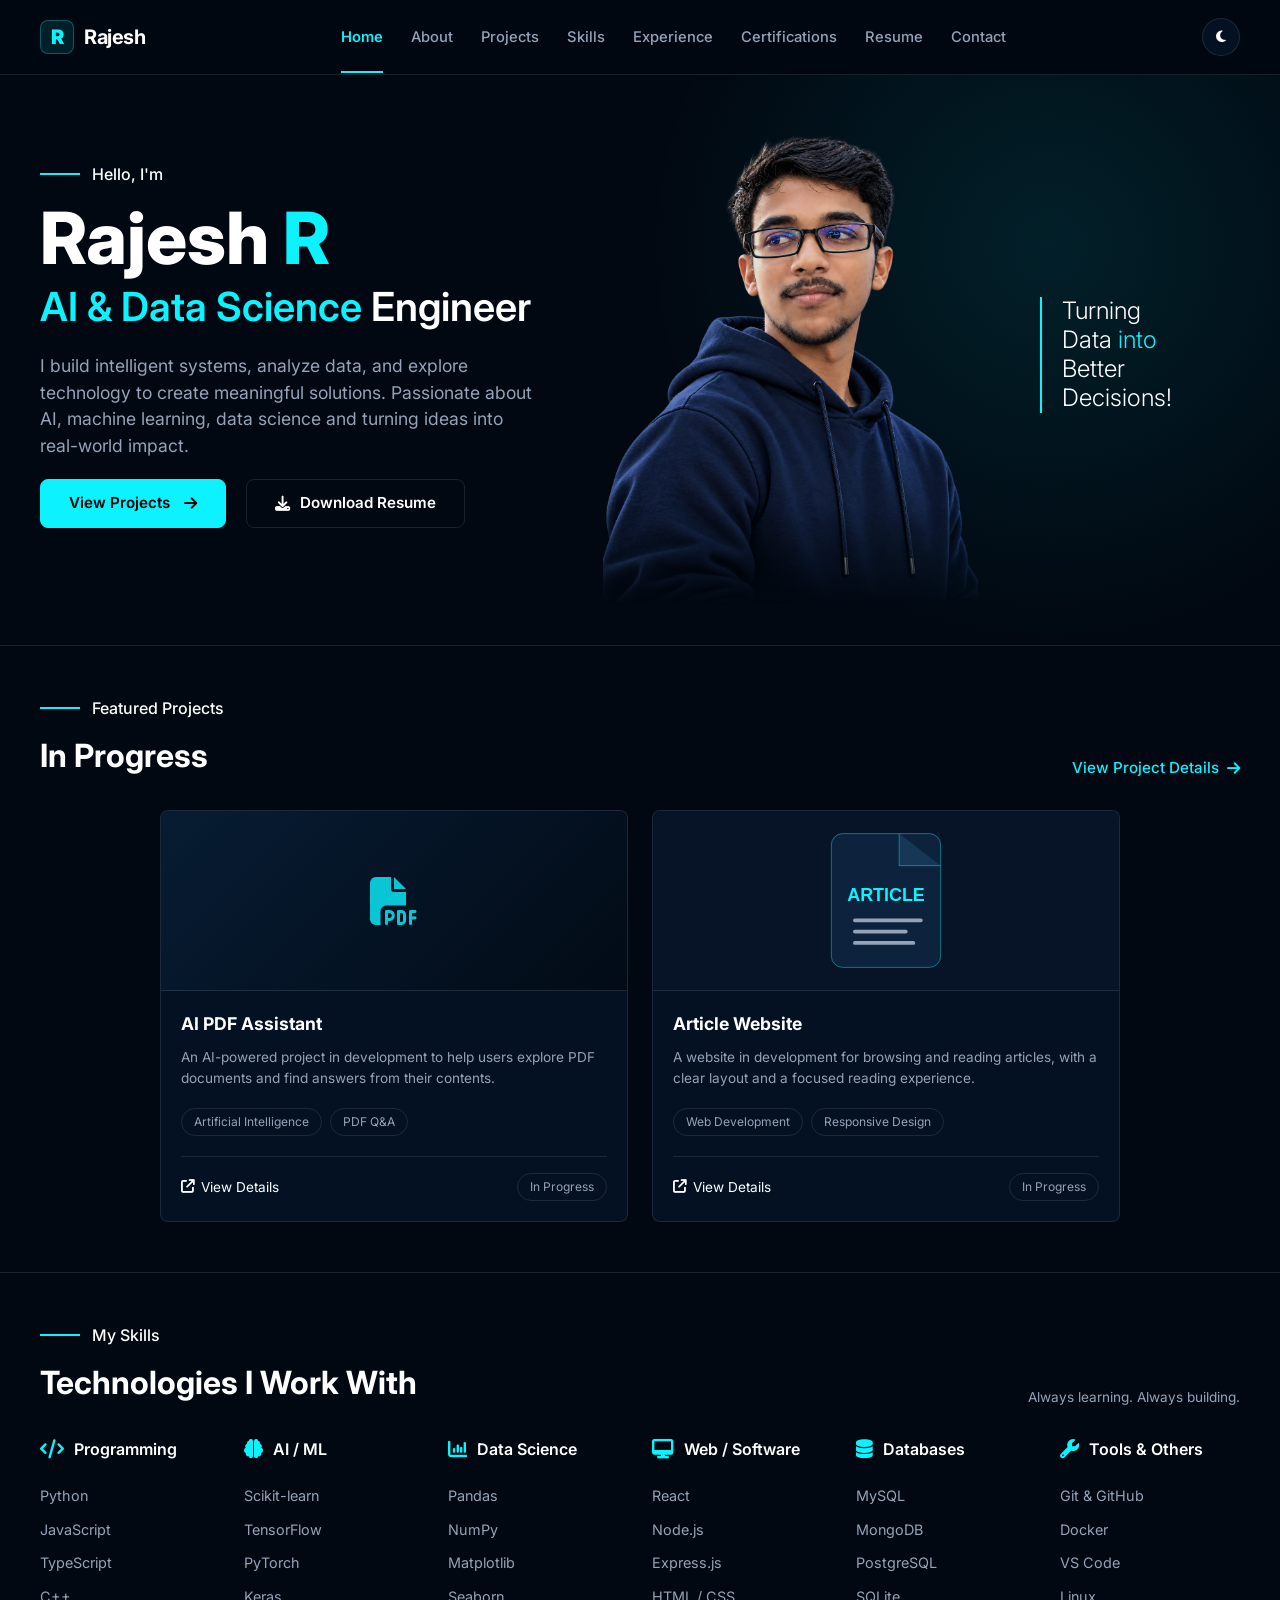
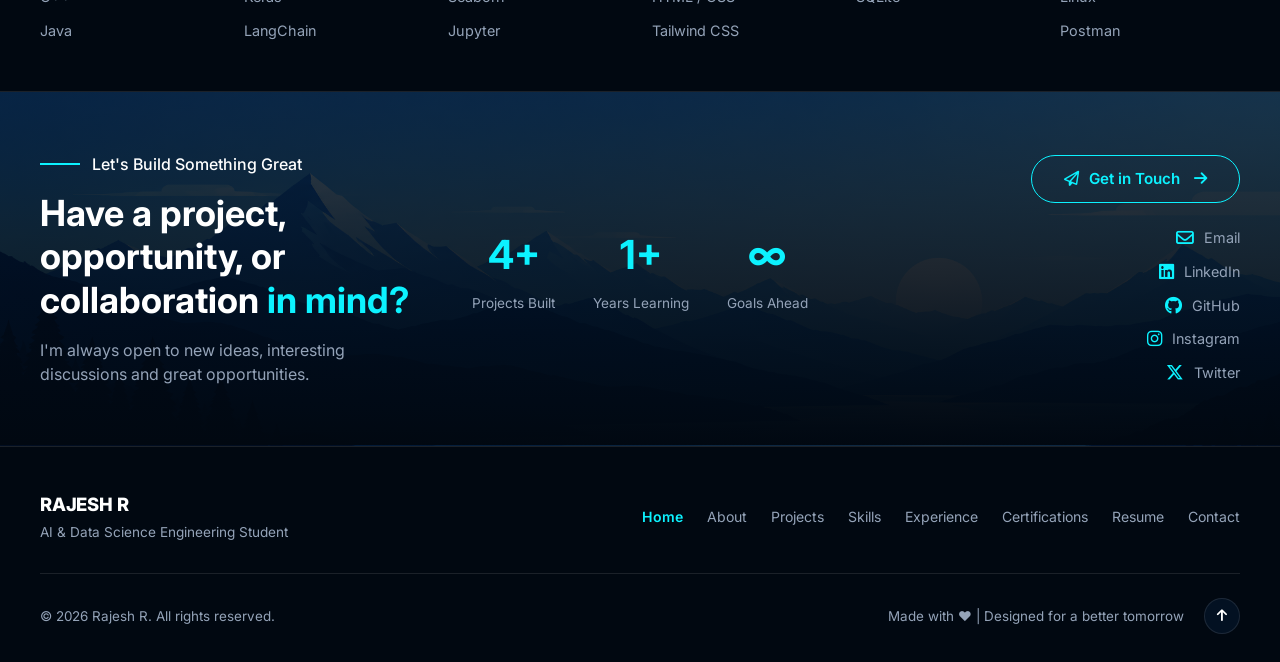
==== index.html @ fbf95568 "Add files via upload" ====
<!DOCTYPE html>
<html lang="en">

<head>
  <meta charset="UTF-8" />
  <meta name="viewport" content="width=device-width,initial-scale=1.0" />
  <title>Rajesh R | AI &amp; Data Science Engineer</title>
  <meta name="description" content="Portfolio of Rajesh R — AI &amp; Data Science Engineer. Explore projects, technical skills, practical experience, and get in touch." />
  <link rel="preconnect" href="https://fonts.googleapis.com" />
  <link rel="preconnect" href="https://fonts.gstatic.com" crossorigin />
  <link
    href="https://fonts.googleapis.com/css2?family=Inter:wght@300;400;500;600;700;800;900&family=JetBrains+Mono:wght@400;500&display=swap"
    rel="stylesheet" />
  <link rel="stylesheet" href="https://cdnjs.cloudflare.com/ajax/libs/font-awesome/6.5.0/css/all.min.css" />
  <style>
    :root {
      --bg-base: #010811;
      --bg-surface: #031122;
      --bg-card: #051426;
      --bg-card-hover: #071C33;
      --cyan: #0CF2FF;
      --cyan-dim: rgba(12, 242, 255, 0.1);
      --cyan-border: rgba(12, 242, 255, 0.3);
      --text-primary: #FFFFFF;
      --text-secondary: #94A3B8;
      --border-subtle: rgba(255, 255, 255, 0.1);
      --radius: 8px;
      --transition: 0.3s ease;
    }

    * {
      box-sizing: border-box;
      margin: 0;
      padding: 0;
    }

    body {
      font-family: 'Inter', sans-serif;
      background: var(--bg-base);
      color: var(--text-primary);
      line-height: 1.5;
      -webkit-font-smoothing: antialiased;
    }

    a {
      text-decoration: none;
      color: inherit;
    }

    ul {
      list-style: none;
    }

    .container {
      max-width: 1440px;
      margin: 0 auto;
      padding: 0 40px;
    }

    
    html {
      scroll-behavior: smooth;
    }

    body.light-theme {
      --bg-base: #F8FAFC;
      --bg-surface: #EDF2F7;
      --bg-card: #FFFFFF;
      --bg-card-hover: #F1F5F9;
      --cyan: #0284C7;
      --cyan-dim: rgba(2, 132, 199, 0.08);
      --cyan-border: rgba(2, 132, 199, 0.28);
      --cyan-glow: rgba(2, 132, 199, 0.25);
      --text-primary: #0F172A;
      --text-secondary: #475569;
      --text-muted: #64748B;
      --border-subtle: rgba(0, 0, 0, 0.08);
      --border-hover: rgba(2, 132, 199, 0.45);
    }

    body.light-theme header {
      background-color: rgba(248, 250, 252, 0.92);
    }

    .nav-actions {
      display: flex;
      align-items: center;
      gap: 16px;
    }

    .theme-toggle-btn {
      background: var(--bg-surface);
      border: 1px solid var(--border-subtle);
      color: var(--text-primary);
      width: 38px;
      height: 38px;
      border-radius: 50%;
      display: inline-flex;
      align-items: center;
      justify-content: center;
      cursor: pointer;
      transition: var(--transition);
    }

    .theme-toggle-btn:hover {
      color: var(--cyan);
      border-color: var(--cyan-border);
      transform: rotate(15deg);
    }

    /* FOOTER */
    footer {
      border-top: 1px solid var(--border-subtle);
      padding: 44px 0 28px;
      background: var(--bg-base);
    }

    .footer-top {
      display: flex;
      align-items: center;
      justify-content: space-between;
      padding-bottom: 30px;
      border-bottom: 1px solid #1b2129;
      flex-wrap: wrap;
      gap: 20px;
    }

    .footer-brand {
      display: flex;
      flex-direction: column;
      gap: 4px;
    }

    .footer-brand-title {
      font-size: 1.15rem;
      font-weight: 800;
      letter-spacing: -0.01em;
    }

    .footer-brand-sub {
      font-size: 0.85rem;
      color: #94A3B8;
    }

    .footer-nav {
      display: flex;
      gap: 24px;
      flex-wrap: wrap;
    }

    .footer-nav a {
      font-size: 0.88rem;
      color: var(--text-secondary);
      transition: var(--transition);
    }

    .footer-nav a:hover {
      color: var(--cyan);
    }

    .footer-nav a.active {
      color: var(--cyan);
      font-weight: 600;
    }

    .footer-bottom {
      padding-top: 24px;
      display: flex;
      align-items: center;
      justify-content: space-between;
      font-size: 0.84rem;
      color: var(--text-secondary);
      flex-wrap: wrap;
      gap: 16px;
    }

    .footer-bottom-right {
      display: flex;
      align-items: center;
      gap: 20px;
    }

    .btn-scroll-top {
      width: 36px;
      height: 36px;
      border-radius: 50%;
      background: var(--bg-surface);
      border: 1px solid var(--border-subtle);
      color: var(--text-primary);
      display: inline-flex;
      align-items: center;
      justify-content: center;
      cursor: pointer;
      transition: var(--transition);
    }

    .btn-scroll-top:hover {
      border-color: var(--cyan);
      color: var(--cyan);
      transform: translateY(-2px);
    }

    .mobile-nav-panel a {
      display: flex;
      justify-content: space-between;
      align-items: center;
    }

    /* ==========================================================================
       GLOBAL NAVBAR (Synced across all pages)
       ========================================================================== */
    header {
      border-bottom: 1px solid var(--border-subtle);
      padding: 18px 0;
      background: var(--bg-base);
      position: sticky;
      top: 0;
      z-index: 100;
      backdrop-filter: blur(12px);
      background-color: rgba(1, 8, 17, 0.92);
      transition: background-color 0.3s ease, border-color 0.3s ease;
    }

    body.light-theme header {
      background-color: rgba(248, 250, 252, 0.92);
    }

    .nav-inner {
      display: flex;
      align-items: center;
      justify-content: space-between;
    }

    .logo {
      display: flex;
      align-items: center;
      gap: 10px;
      font-weight: 700;
      font-size: 1.25rem;
      letter-spacing: -0.02em;
    }

    .logo .r-icon {
      display: inline-flex;
      align-items: center;
      justify-content: center;
      width: 34px;
      height: 34px;
      border-radius: 8px;
      background: var(--cyan-dim);
      border: 1px solid var(--cyan-border);
      color: var(--cyan);
      font-weight: 900;
      font-size: 1.25rem;
    }

    .nav-links {
      display: flex;
      gap: 28px;
    }

    .nav-links a {
      font-size: 0.92rem;
      color: var(--text-secondary);
      transition: var(--transition);
      position: relative;
      padding: 6px 0;
      font-weight: 500;
    }

    .nav-links a:hover {
      color: var(--cyan);
    }

    .nav-links a.active {
      color: var(--cyan);
      font-weight: 600;
    }

    .nav-links a.active::after {
      content: '';
      position: absolute;
      bottom: -19px;
      left: 0;
      width: 100%;
      height: 2.5px;
      background: var(--cyan);
      box-shadow: 0 0 12px var(--cyan-glow);
    }

    .nav-actions {
      display: flex;
      align-items: center;
      gap: 16px;
    }

    .theme-toggle-btn {
      background: var(--bg-surface);
      border: 1px solid var(--border-subtle);
      color: var(--text-primary);
      width: 38px;
      height: 38px;
      border-radius: 50%;
      display: inline-flex;
      align-items: center;
      justify-content: center;
      cursor: pointer;
      transition: var(--transition);
    }

    .theme-toggle-btn:hover {
      color: var(--cyan);
      border-color: var(--cyan-border);
      transform: rotate(15deg);
    }

    .menu-toggle {
      display: none;
      background: transparent;
      border: none;
      color: var(--text-primary);
      font-size: 1.4rem;
      cursor: pointer;
      padding: 4px;
    }

    .mobile-nav-panel {
      position: absolute;
      top: 100%;
      left: 0;
      width: 100%;
      background: var(--bg-surface);
      border-bottom: 1px solid var(--border-subtle);
      display: none;
      flex-direction: column;
      padding: 12px 0;
      z-index: 99;
      box-shadow: 0 12px 30px rgba(0, 0, 0, 0.4);
    }

    .mobile-nav-panel.open {
      display: flex;
    }

    .mobile-nav-panel a {
      padding: 14px 40px;
      font-size: 0.95rem;
      border-bottom: 1px solid var(--border-subtle);
      color: var(--text-primary);
      display: flex;
      justify-content: space-between;
      align-items: center;
    }

    .mobile-nav-panel a:last-child {
      border-bottom: none;
    }

    .mobile-nav-panel a.active {
      color: var(--cyan);
      font-weight: 600;
    }

    /* HERO */
    .hero {
      padding: 30px 0 40px;
      position: relative;
      overflow: hidden;
    }

    .hero-bg {
      position: absolute;
      top: 0;
      right: 0;
      width: 60%;
      height: 100%;
      background: radial-gradient(circle at 70% 30%, rgba(12, 242, 255, 0.1) 0%, transparent 60%);
      pointer-events: none;
      z-index: 0;
    }

    .hero .container {
      display: flex;
      align-items: center;
      justify-content: space-between;
      position: relative;
      z-index: 1;
    }

    .hero-left {
      max-width: 600px;
    }

    .eyebrow {
      display: flex;
      align-items: center;
      gap: 12px;
      font-size: 1rem;
      color: var(--text-primary);
      margin-bottom: 12px;
      font-weight: 500;
    }

    .eyebrow::before {
      content: '';
      width: 40px;
      height: 2px;
      background: var(--cyan);
    }

    .hero-title {
      font-size: 4.5rem;
      font-weight: 800;
      line-height: 1.1;
      margin-bottom: 0px;
    }

    .hero-title .cyan {
      color: var(--cyan);
    }

    .hero-subtitle {
      font-size: 2.5rem;
      font-weight: 600;
      margin-bottom: 16px;
    }

    .hero-subtitle .cyan {
      color: var(--cyan);
    }

    .hero-desc {
      font-size: 1.1rem;
      color: var(--text-secondary);
      margin-bottom: 20px;
      line-height: 1.5;
      max-width: 500px;
    }

    .btn-group {
      display: flex;
      gap: 20px;
      margin-bottom: 20px;
      align-items: center;
    }

    .btn {
      display: inline-flex;
      align-items: center;
      justify-content: center;
      gap: 10px;
      padding: 12px 28px;
      border-radius: var(--radius);
      font-weight: 600;
      font-size: 0.95rem;
      cursor: pointer;
      transition: var(--transition);
    }

    .btn-primary {
      background: var(--cyan);
      color: #000;
      border: 1px solid var(--cyan);
    }

    .btn-primary:hover {
      background: #fff;
      border-color: #fff;
    }

    .btn-outline {
      background: transparent;
      color: var(--text-primary);
      border: 1px solid var(--border-subtle);
    }

    .btn-outline:hover {
      border-color: var(--cyan);
      color: var(--cyan);
    }

    .socials {
      display: flex;
      gap: 24px;
      font-size: 1.25rem;
      color: var(--text-primary);
    }

    .socials a:hover {
      color: var(--cyan);
    }

    .hero-center {
      position: relative;
      width: 450px;
      height: 500px;
      display: flex;
      align-items: center;
      justify-content: center;
    }

    .hero-right {
      display: flex;
      flex-direction: column;
      justify-content: center;
      width: 200px;
    }

    .hero-image {
      width: 100%;
      height: 100%;
      object-fit: contain;
      position: absolute;
      z-index: 1;
      mask-image: linear-gradient(to bottom, black 80%, transparent 100%);
      -webkit-mask-image: linear-gradient(to bottom, black 80%, transparent 100%);
    }

    .code-panel {
      position: absolute;
      right: 20px;
      top: 80px;
      background: rgba(3, 17, 34, 0.8);
      border: 1px solid var(--border-subtle);
      border-radius: var(--radius);
      padding: 24px;
      backdrop-filter: blur(10px);
      z-index: 2;
      font-family: 'JetBrains Mono', monospace;
      font-size: 0.85rem;
      color: #8BAEC8;
    }

    .code-panel .keyword {
      color: #569CD6;
    }

    .code-panel .import {
      color: #C586C0;
    }

    .code-panel .comment {
      color: #6A9955;
      margin-top: 16px;
      display: block;
    }

    .side-text {
      text-align: left;
      border-left: 2px solid var(--cyan);
      padding-left: 20px;
      z-index: 2;
    }

    .side-text p {
      font-size: 1.5rem;
      line-height: 1.2;
      font-weight: 300;
    }

    .side-text p span {
      color: var(--cyan);
    }

    /* SECTIONS */
    .section {
      padding: 50px 0;
      border-top: 1px solid var(--border-subtle);
    }

    .section-header {
      display: flex;
      justify-content: space-between;
      align-items: flex-end;
      margin-bottom: 30px;
    }

    .section-title h2 {
      font-size: 2rem;
      font-weight: 700;
      margin-top: 10px;
    }

    .link-cyan {
      color: var(--cyan);
      font-weight: 500;
      font-size: 0.95rem;
      display: inline-flex;
      align-items: center;
      gap: 8px;
    }

    /* PROJECTS */
    .projects-grid {
      display: grid;
      grid-template-columns: repeat(2, minmax(0, 1fr));
      max-width: 960px;
      margin: 0 auto;
      gap: 24px;
    }

    .project-card {
      background: var(--bg-surface);
      border: 1px solid var(--border-subtle);
      border-radius: var(--radius);
      overflow: hidden;
      transition: var(--transition);
      display: flex;
      flex-direction: column;
    }

    .project-card:hover {
      border-color: var(--cyan-border);
      transform: translateY(-5px);
    }

    .p-img {
      height: 180px;
      width: 100%;
      object-fit: cover;
      border-bottom: 1px solid var(--border-subtle);
    }

    .p-content {
      padding: 20px;
      flex: 1;
      display: flex;
      flex-direction: column;
    }

    .p-title {
      font-size: 1.1rem;
      font-weight: 700;
      margin-bottom: 10px;
    }

    .p-desc {
      font-size: 0.85rem;
      color: var(--text-secondary);
      margin-bottom: 20px;
      flex: 1;
    }

    .p-tags {
      display: flex;
      flex-wrap: wrap;
      gap: 8px;
      margin-bottom: 20px;
    }

    .tag {
      font-size: 0.75rem;
      padding: 4px 12px;
      border: 1px solid var(--border-subtle);
      border-radius: 20px;
      color: var(--text-secondary);
    }

    .p-footer {
      display: flex;
      justify-content: space-between;
      padding-top: 16px;
      border-top: 1px solid var(--border-subtle);
      font-size: 0.85rem;
    }

    .p-footer a {
      display: flex;
      align-items: center;
      gap: 6px;
      color: var(--text-primary);
      transition: var(--transition);
    }

    .p-footer a:hover {
      color: var(--cyan);
    }

    /* SKILLS */
    .skills-grid {
      display: grid;
      grid-template-columns: repeat(6, 1fr);
      gap: 24px;
    }

    .skill-col h3 {
      font-size: 1rem;
      font-weight: 600;
      margin-bottom: 24px;
      display: flex;
      align-items: center;
      gap: 10px;
    }

    .skill-col h3 i {
      color: var(--cyan);
      font-size: 1.2rem;
    }

    .skill-col ul {
      display: flex;
      flex-direction: column;
      gap: 12px;
    }

    .skill-col li {
      font-size: 0.9rem;
      color: var(--text-secondary);
    }

    /* CTA / FOOTER */
    .cta-section {
      position: relative;
      padding: 60px 0;
      border-top: 1px solid var(--border-subtle);
      overflow: hidden;
    }

    .cta-bg {
      position: absolute;
      inset: 0;
      background: linear-gradient(to top, var(--bg-base) 0%, rgba(1, 8, 17, 0.75) 100%), url('/assets/images/footer-bg.png');
      background-size: cover;
      background-position: center;
      background-repeat: no-repeat;
      z-index: 0;
    }

    .cta-container {
      position: relative;
      z-index: 1;
      display: grid;
      grid-template-columns: 1fr 1fr 1fr;
      gap: 40px;
      align-items: center;
      max-width: 1440px;
      margin: 0 auto;
      padding: 0 40px;
    }

    .cta-left h2 {
      font-size: 2.25rem;
      font-weight: 700;
      line-height: 1.2;
      margin: 16px 0;
    }

    .cta-left h2 span {
      color: var(--cyan);
    }

    .cta-left p {
      color: var(--text-secondary);
      font-size: 1rem;
    }

    .cta-mid {
      display: flex;
      justify-content: space-around;
      text-align: center;
    }

    .stat-num {
      font-size: 2.5rem;
      font-weight: 700;
      color: var(--cyan);
      margin-bottom: 8px;
    }

    .stat-label {
      font-size: 0.85rem;
      color: var(--text-secondary);
    }

    .cta-right {
      display: flex;
      flex-direction: column;
      align-items: flex-end;
      gap: 24px;
    }

    .contact-links {
      display: flex;
      flex-direction: column;
      gap: 12px;
      align-items: flex-end;
    }

    .contact-links a {
      display: flex;
      align-items: center;
      gap: 10px;
      font-size: 0.9rem;
      color: var(--text-secondary);
      transition: var(--transition);
    }

    .contact-links a i {
      color: var(--cyan);
      font-size: 1.1rem;
    }

    .contact-links a:hover {
      color: var(--text-primary);
    }

    @media (max-width: 1200px) {
      .projects-grid {
        grid-template-columns: repeat(2, 1fr);
      }

      .skills-grid {
        grid-template-columns: repeat(3, 1fr);
      }

      .cta-container {
        grid-template-columns: 1fr;
        text-align: center;
      }

      .cta-left {
        margin: 0 auto;
      }

      .cta-right,
      .contact-links {
        align-items: center;
      }

      .side-text {
        display: none;
      }
    }

    @media (max-width: 768px) {
      .hero .container {
        flex-direction: column;
        text-align: left;
      }

      .eyebrow {
        justify-content: flex-start;
      }

      .btn-group,
      .socials {
        justify-content: flex-start;
      }

      .hero-center {
        width: 100%;
        height: 400px;
        margin-top: 40px;
      }

      .code-panel {
        display: none;
      }

      .nav-links {
        display: none;
      }

      .menu-toggle {
        display: block;
      }

      .projects-grid,
      .skills-grid {
        grid-template-columns: 1fr;
      }

      .cta-mid {
        flex-direction: column;
        gap: 24px;
      }
    }
  </style>
</head>

<body>

  <header>
    <div class="container nav-inner">
      <a href="/pages/home.html" class="logo" id="nav-logo">
        <span class="r-icon">R</span> Rajesh
      </a>
      <nav class="nav-links" id="desktop-nav">
        <a href="/pages/home.html" class="active" aria-current="page">Home</a>
        <a href="/pages/about.html">About</a>
        <a href="/pages/projects.html">Projects</a>
        <a href="/pages/skills.html">Skills</a>
        <a href="/pages/experience.html">Experience</a>
        <a href="/pages/certifications.html">Certifications</a>
        <a href="/pages/resume.html">Resume</a>
        <a href="/pages/contact.html">Contact</a>
      </nav>
      <div class="nav-actions">
        <button class="theme-toggle-btn" id="theme-toggle-btn" aria-label="Toggle dark/light theme" title="Toggle theme">
          <i class="fa-solid fa-moon" id="theme-icon"></i>
        </button>
        <button class="menu-toggle" id="menu-toggle-btn" aria-label="Open mobile navigation menu" aria-expanded="false" aria-controls="mobile-nav">
          <i class="fa-solid fa-bars"></i>
        </button>
      </div>
    </div>
    <div class="mobile-nav-panel" id="mobile-nav">
      <a href="/pages/home.html" class="active" aria-current="page">Home <i class="fa-solid fa-chevron-right"></i></a>
      <a href="/pages/about.html">About <i class="fa-solid fa-chevron-right"></i></a>
      <a href="/pages/projects.html">Projects <i class="fa-solid fa-chevron-right"></i></a>
      <a href="/pages/skills.html">Skills <i class="fa-solid fa-chevron-right"></i></a>
      <a href="/pages/experience.html">Experience <i class="fa-solid fa-chevron-right"></i></a>
      <a href="/pages/certifications.html">Certifications <i class="fa-solid fa-chevron-right"></i></a>
      <a href="/pages/resume.html">Resume <i class="fa-solid fa-chevron-right"></i></a>
      <a href="/pages/contact.html">Contact <i class="fa-solid fa-chevron-right"></i></a>
    </div>
  </header>

  <section class="hero">
    <div class="hero-bg"></div>
    <div class="container">
      <div class="hero-left">
        <div class="eyebrow">Hello, I'm</div>
        <h1 class="hero-title">Rajesh <span class="cyan">R</span></h1>
        <h2 class="hero-subtitle"><span class="cyan">AI &amp; Data Science</span> Engineer</h2>
        <p class="hero-desc">I build intelligent systems, analyze data, and explore technology to create meaningful
          solutions. Passionate about AI, machine learning, data science and turning ideas into real-world impact.</p>

        <div class="btn-group">
          <a href="/pages/projects.html" class="btn btn-primary"><i class="fa-solid fa-arrow-right"
              style="position: absolute; opacity: 0;"></i> View Projects <i class="fa-solid fa-arrow-right"
              style="margin-left:4px;"></i></a>
          <a href="#" class="btn btn-outline"><i class="fa-solid fa-download"></i> Download Resume</a>
        </div>
      </div>

      <div class="hero-center">
        <!-- We use the newly styled photo -->
        <img src="/assets/images/rajesh-image-2.png" alt="Rajesh" class="hero-image" style="opacity: 0.9;" />
      </div>

      <div class="hero-right">
        <div class="side-text">
          <p>Turning<br>Data <span>into</span><br>Better<br>Decisions!</p>
        </div>
      </div>
    </div>
  </section>

  <section class="section">
    <div class="container">
      <div class="section-header">
        <div class="section-title">
          <div class="eyebrow">Featured Projects</div>
          <h2>In Progress</h2>
        </div>
        <a href="/pages/projects.html" class="link-cyan">View Project Details <i class="fa-solid fa-arrow-right"></i></a>
      </div>

      <div class="projects-grid">
        <article class="project-card">
          <div class="p-img"
            style="background: linear-gradient(135deg, #071C33, #020B16); display:flex; align-items:center; justify-content:center;">
            <i class="fa-solid fa-file-pdf" aria-hidden="true" style="font-size:3rem; color:var(--cyan); opacity:0.8;"></i>
          </div>
          <div class="p-content">
            <h3 class="p-title">AI PDF Assistant</h3>
            <p class="p-desc">An AI-powered project in development to help users explore PDF documents and find answers from their contents.</p>
            <div class="p-tags">
              <span class="tag">Artificial Intelligence</span>
              <span class="tag">PDF Q&amp;A</span>
            </div>
            <div class="p-footer">
              <a href="/pages/projects.html#ai-pdf-assistant"><i class="fa-solid fa-arrow-up-right-from-square"></i> View Details</a>
              <span class="tag">In Progress</span>
            </div>
          </div>
        </article>
        <article class="project-card">
          <div class="p-img"
            style="background: #071326; display:flex; align-items:center; justify-content:center;">
            <svg viewBox="0 0 380 190" role="img" aria-label="Article page illustration" xmlns="http://www.w3.org/2000/svg" style="width:100%; height:100%;">
              <rect width="380" height="190" fill="#071326"/>
              <rect x="132" y="24" width="116" height="142" rx="12" fill="#0d223d" stroke="#0CF2FF" stroke-opacity=".45"/>
              <path d="M204 24v34h44" fill="#163756" stroke="#0CF2FF" stroke-opacity=".45"/>
              <text x="190" y="96" fill="#0CF2FF" font-family="Arial,sans-serif" font-size="19" font-weight="700" text-anchor="middle">ARTICLE</text>
              <path d="M157 116h70M157 128h54M157 140h62" stroke="#94A3B8" stroke-width="4" stroke-linecap="round"/>
            </svg>
          </div>
          <div class="p-content">
            <h3 class="p-title">Article Website</h3>
            <p class="p-desc">A website in development for browsing and reading articles, with a clear layout and a focused reading experience.</p>
            <div class="p-tags">
              <span class="tag">Web Development</span>
              <span class="tag">Responsive Design</span>
            </div>
            <div class="p-footer">
              <a href="/pages/projects.html#article-website-uiux"><i class="fa-solid fa-arrow-up-right-from-square"></i> View Details</a>
              <span class="tag">In Progress</span>
            </div>
          </div>
        </article>
      </div>
    </div>
  </section>

  <section class="section">
    <div class="container">
      <div class="section-header">
        <div class="section-title">
          <div class="eyebrow">My Skills</div>
          <h2>Technologies I Work With</h2>
        </div>
        <div style="font-size:0.85rem; color:var(--text-secondary);">Always learning. Always building.</div>
      </div>

      <div class="skills-grid">
        <div class="skill-col">
          <h3><i class="fa-solid fa-code"></i> Programming</h3>
          <ul>
            <li>Python</li>
            <li>JavaScript</li>
            <li>TypeScript</li>
            <li>C++</li>
            <li>Java</li>
          </ul>
        </div>
        <div class="skill-col">
          <h3><i class="fa-solid fa-brain"></i> AI / ML</h3>
          <ul>
            <li>Scikit-learn</li>
            <li>TensorFlow</li>
            <li>PyTorch</li>
            <li>Keras</li>
            <li>LangChain</li>
          </ul>
        </div>
        <div class="skill-col">
          <h3><i class="fa-solid fa-chart-column"></i> Data Science</h3>
          <ul>
            <li>Pandas</li>
            <li>NumPy</li>
            <li>Matplotlib</li>
            <li>Seaborn</li>
            <li>Jupyter</li>
          </ul>
        </div>
        <div class="skill-col">
          <h3><i class="fa-solid fa-desktop"></i> Web / Software</h3>
          <ul>
            <li>React</li>
            <li>Node.js</li>
            <li>Express.js</li>
            <li>HTML / CSS</li>
            <li>Tailwind CSS</li>
          </ul>
        </div>
        <div class="skill-col">
          <h3><i class="fa-solid fa-database"></i> Databases</h3>
          <ul>
            <li>MySQL</li>
            <li>MongoDB</li>
            <li>PostgreSQL</li>
            <li>SQLite</li>
          </ul>
        </div>
        <div class="skill-col">
          <h3><i class="fa-solid fa-wrench"></i> Tools & Others</h3>
          <ul>
            <li>Git & GitHub</li>
            <li>Docker</li>
            <li>VS Code</li>
            <li>Linux</li>
            <li>Postman</li>
          </ul>
        </div>
      </div>
    </div>
  </section>

  <section class="cta-section">
    <div class="cta-bg"></div>
    <div class="cta-container">
      <div class="cta-left">
        <div class="eyebrow">Let's Build Something Great</div>
        <h2>Have a project, opportunity, or collaboration <span>in mind?</span></h2>
        <p>I'm always open to new ideas, interesting discussions and great opportunities.</p>
      </div>

      <div class="cta-mid">
        <div>
          <div class="stat-num">4+</div>
          <div class="stat-label">Projects Built</div>
        </div>
        <div>
          <div class="stat-num">1+</div>
          <div class="stat-label">Years Learning</div>
        </div>
        <div>
          <div class="stat-num">∞</div>
          <div class="stat-label">Goals Ahead</div>
        </div>
      </div>

      <div class="cta-right">
        <a href="/pages/contact.html" class="btn btn-outline"
          style="border-color:var(--cyan); color:var(--cyan); border-radius:30px; padding:12px 32px;"><i
            class="fa-regular fa-paper-plane"></i> Get in Touch <i class="fa-solid fa-arrow-right"
            style="margin-left:4px;"></i></a>
        <div class="contact-links">
          <a href="mailto:rajeshrt905@gmail.com"><i class="fa-regular fa-envelope"></i> Email</a>
          <a href="https://www.linkedin.com/in/rajesh-r-50ab65355?utm_source=share&utm_campaign=share_via&utm_content=profile&utm_medium=android_app"
            target="_blank"><i class="fa-brands fa-linkedin"></i> LinkedIn</a>
          <a href="https://github.com/rajeshrt-r" target="_blank"><i class="fa-brands fa-github"></i> GitHub</a>
          <a href="https://www.instagram.com/rajesh_the_don_r?igsh=bWkzY3lidzY1OGd3&utm_source=ig_contact_invite"
            target="_blank"><i class="fa-brands fa-instagram"></i> Instagram</a>
          <a href="https://x.com/Rajeshrtrj" target="_blank"><i class="fa-brands fa-x-twitter"></i> Twitter</a>
        </div>
      </div>
    </div>
  </section>

  <!-- FOOTER -->
  <footer>
    <div class="container">
      <div class="footer-top">
        <div class="footer-brand">
          <div class="footer-brand-title">RAJESH R</div>
          <div class="footer-brand-sub">AI &amp; Data Science Engineering Student</div>
        </div>

        <nav class="footer-nav" aria-label="Footer navigation">
          <a href="/pages/home.html" class="active">Home</a>
          <a href="/pages/about.html">About</a>
          <a href="/pages/projects.html">Projects</a>
          <a href="/pages/skills.html">Skills</a>
          <a href="/pages/experience.html">Experience</a>
          <a href="/pages/certifications.html">Certifications</a>
          <a href="/pages/resume.html">Resume</a>
          <a href="/pages/contact.html">Contact</a>
        </nav>
      </div>

      <div class="footer-bottom">
        <div class="copyright">
          &copy; 2026 Rajesh R. All rights reserved.
        </div>
        <div class="footer-bottom-right">
          <span>Made with &#10084;&#65039; | Designed for a better tomorrow</span>
          <button class="btn-scroll-top" id="scroll-top-btn" aria-label="Scroll back to top" title="Back to top">
            <i class="fa-solid fa-arrow-up"></i>
          </button>
        </div>
      </div>
    </div>
  </footer>

  <script>
    // Mobile navigation toggle
    const menuToggleBtn = document.getElementById('menu-toggle-btn') || document.querySelector('.menu-toggle');
    const mobilePanel = document.getElementById('mobile-nav');
    const menuIcon = menuToggleBtn ? menuToggleBtn.querySelector('i') : null;

    if (menuToggleBtn && mobilePanel) {
      menuToggleBtn.addEventListener('click', (e) => {
        e.stopPropagation();
        const isOpen = mobilePanel.classList.toggle('open');
        menuToggleBtn.setAttribute('aria-expanded', isOpen);
        if (menuIcon) {
          if (isOpen) {
            menuIcon.classList.remove('fa-bars');
            menuIcon.classList.add('fa-xmark');
          } else {
            menuIcon.classList.remove('fa-xmark');
            menuIcon.classList.add('fa-bars');
          }
        }
      });

      document.addEventListener('click', (e) => {
        if (!mobilePanel.contains(e.target) && !menuToggleBtn.contains(e.target)) {
          mobilePanel.classList.remove('open');
          menuToggleBtn.setAttribute('aria-expanded', 'false');
          if (menuIcon) {
            menuIcon.classList.remove('fa-xmark');
            menuIcon.classList.add('fa-bars');
          }
        }
      });
    }

    // Theme toggle with localStorage persistence
    const themeToggleBtn = document.getElementById('theme-toggle-btn');
    const themeIcon = document.getElementById('theme-icon');
    const currentTheme = localStorage.getItem('portfolio-theme') || 'dark';
    if (currentTheme === 'light') {
      document.body.classList.add('light-theme');
      if (themeIcon) {
        themeIcon.classList.remove('fa-moon');
        themeIcon.classList.add('fa-sun');
      }
    }

    if (themeToggleBtn) {
      themeToggleBtn.addEventListener('click', () => {
        document.body.classList.toggle('light-theme');
        const isLight = document.body.classList.contains('light-theme');
        if (isLight) {
          if (themeIcon) {
            themeIcon.classList.remove('fa-moon');
            themeIcon.classList.add('fa-sun');
          }
          localStorage.setItem('portfolio-theme', 'light');
        } else {
          if (themeIcon) {
            themeIcon.classList.remove('fa-sun');
            themeIcon.classList.add('fa-moon');
          }
          localStorage.setItem('portfolio-theme', 'dark');
        }
      });
    }

    // Scroll to top
    const scrollTopBtn = document.getElementById('scroll-top-btn');
    if (scrollTopBtn) {
      scrollTopBtn.addEventListener('click', () => {
        window.scrollTo({ top: 0, behavior: 'smooth' });
      });
    }
  </script>
</body>

</html>
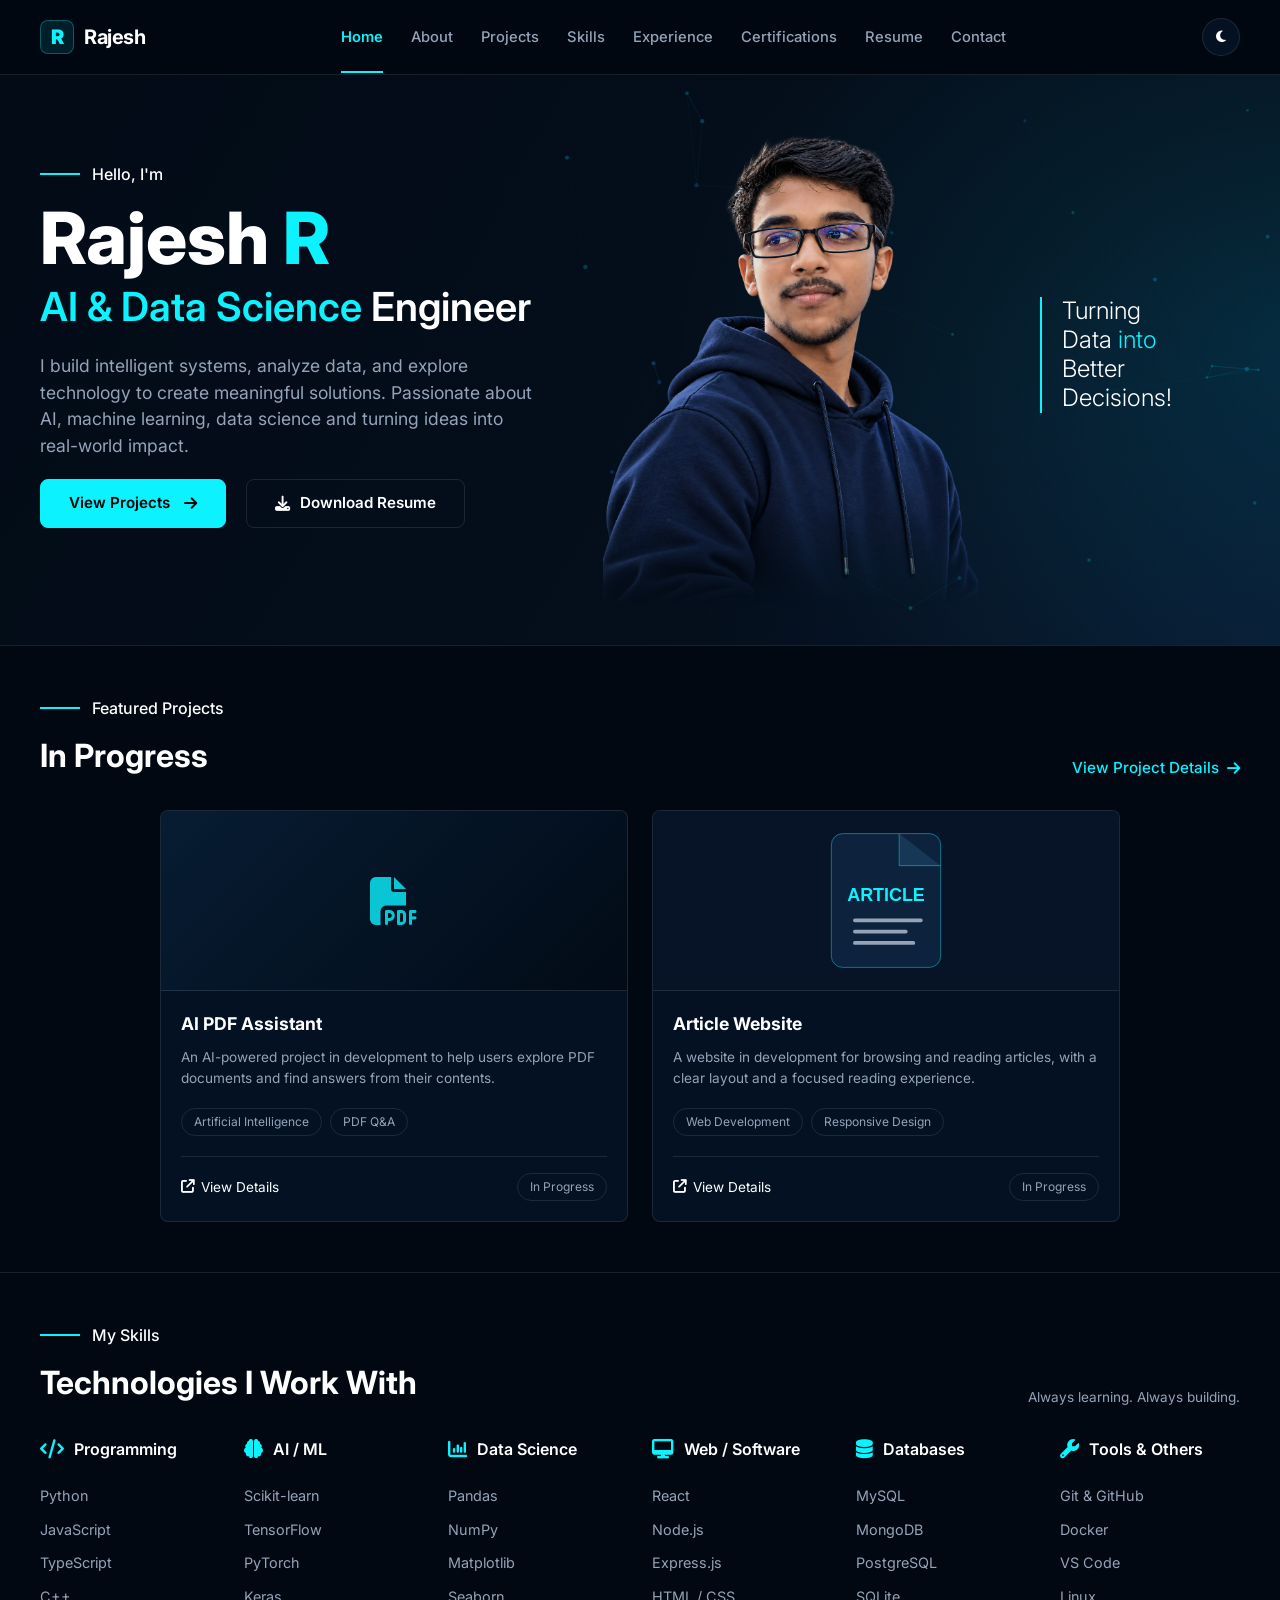
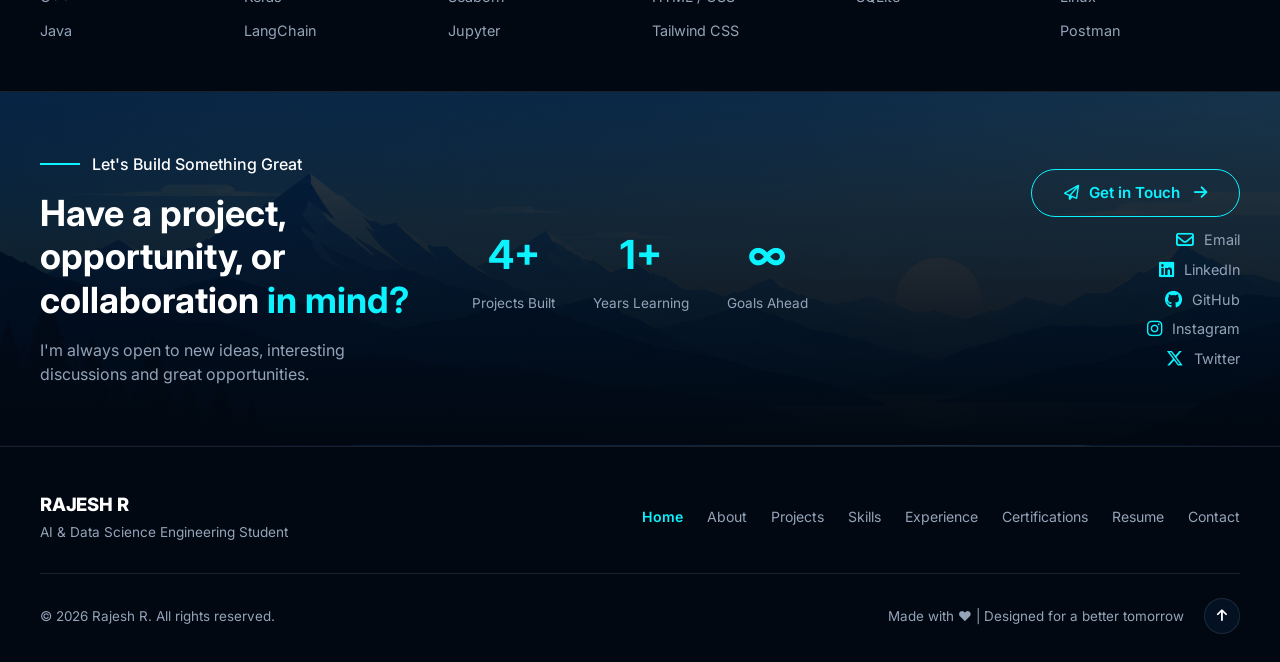
==== commit 0cc79a84: "Reorganize portfolio website structure Co-authored-by: Copilot <223556219+Copilot@users.noreply.gith" ====
--- a/index.html
+++ b/index.html
@@ -1,1234 +1,12 @@
-<!DOCTYPE html>
+<!doctype html>
 <html lang="en">
-
-<head>
-  <meta charset="UTF-8" />
-  <meta name="viewport" content="width=device-width,initial-scale=1.0" />
-  <title>Rajesh R | AI &amp; Data Science Engineer</title>
-  <meta name="description" content="Portfolio of Rajesh R — AI &amp; Data Science Engineer. Explore projects, technical skills, practical experience, and get in touch." />
-  <link rel="preconnect" href="https://fonts.googleapis.com" />
-  <link rel="preconnect" href="https://fonts.gstatic.com" crossorigin />
-  <link
-    href="https://fonts.googleapis.com/css2?family=Inter:wght@300;400;500;600;700;800;900&family=JetBrains+Mono:wght@400;500&display=swap"
-    rel="stylesheet" />
-  <link rel="stylesheet" href="https://cdnjs.cloudflare.com/ajax/libs/font-awesome/6.5.0/css/all.min.css" />
-  <style>
-    :root {
-      --bg-base: #010811;
-      --bg-surface: #031122;
-      --bg-card: #051426;
-      --bg-card-hover: #071C33;
-      --cyan: #0CF2FF;
-      --cyan-dim: rgba(12, 242, 255, 0.1);
-      --cyan-border: rgba(12, 242, 255, 0.3);
-      --text-primary: #FFFFFF;
-      --text-secondary: #94A3B8;
-      --border-subtle: rgba(255, 255, 255, 0.1);
-      --radius: 8px;
-      --transition: 0.3s ease;
-    }
-
-    * {
-      box-sizing: border-box;
-      margin: 0;
-      padding: 0;
-    }
-
-    body {
-      font-family: 'Inter', sans-serif;
-      background: var(--bg-base);
-      color: var(--text-primary);
-      line-height: 1.5;
-      -webkit-font-smoothing: antialiased;
-    }
-
-    a {
-      text-decoration: none;
-      color: inherit;
-    }
-
-    ul {
-      list-style: none;
-    }
-
-    .container {
-      max-width: 1440px;
-      margin: 0 auto;
-      padding: 0 40px;
-    }
-
-    
-    html {
-      scroll-behavior: smooth;
-    }
-
-    body.light-theme {
-      --bg-base: #F8FAFC;
-      --bg-surface: #EDF2F7;
-      --bg-card: #FFFFFF;
-      --bg-card-hover: #F1F5F9;
-      --cyan: #0284C7;
-      --cyan-dim: rgba(2, 132, 199, 0.08);
-      --cyan-border: rgba(2, 132, 199, 0.28);
-      --cyan-glow: rgba(2, 132, 199, 0.25);
-      --text-primary: #0F172A;
-      --text-secondary: #475569;
-      --text-muted: #64748B;
-      --border-subtle: rgba(0, 0, 0, 0.08);
-      --border-hover: rgba(2, 132, 199, 0.45);
-    }
-
-    body.light-theme header {
-      background-color: rgba(248, 250, 252, 0.92);
-    }
-
-    .nav-actions {
-      display: flex;
-      align-items: center;
-      gap: 16px;
-    }
-
-    .theme-toggle-btn {
-      background: var(--bg-surface);
-      border: 1px solid var(--border-subtle);
-      color: var(--text-primary);
-      width: 38px;
-      height: 38px;
-      border-radius: 50%;
-      display: inline-flex;
-      align-items: center;
-      justify-content: center;
-      cursor: pointer;
-      transition: var(--transition);
-    }
-
-    .theme-toggle-btn:hover {
-      color: var(--cyan);
-      border-color: var(--cyan-border);
-      transform: rotate(15deg);
-    }
-
-    /* FOOTER */
-    footer {
-      border-top: 1px solid var(--border-subtle);
-      padding: 44px 0 28px;
-      background: var(--bg-base);
-    }
-
-    .footer-top {
-      display: flex;
-      align-items: center;
-      justify-content: space-between;
-      padding-bottom: 30px;
-      border-bottom: 1px solid #1b2129;
-      flex-wrap: wrap;
-      gap: 20px;
-    }
-
-    .footer-brand {
-      display: flex;
-      flex-direction: column;
-      gap: 4px;
-    }
-
-    .footer-brand-title {
-      font-size: 1.15rem;
-      font-weight: 800;
-      letter-spacing: -0.01em;
-    }
-
-    .footer-brand-sub {
-      font-size: 0.85rem;
-      color: #94A3B8;
-    }
-
-    .footer-nav {
-      display: flex;
-      gap: 24px;
-      flex-wrap: wrap;
-    }
-
-    .footer-nav a {
-      font-size: 0.88rem;
-      color: var(--text-secondary);
-      transition: var(--transition);
-    }
-
-    .footer-nav a:hover {
-      color: var(--cyan);
-    }
-
-    .footer-nav a.active {
-      color: var(--cyan);
-      font-weight: 600;
-    }
-
-    .footer-bottom {
-      padding-top: 24px;
-      display: flex;
-      align-items: center;
-      justify-content: space-between;
-      font-size: 0.84rem;
-      color: var(--text-secondary);
-      flex-wrap: wrap;
-      gap: 16px;
-    }
-
-    .footer-bottom-right {
-      display: flex;
-      align-items: center;
-      gap: 20px;
-    }
-
-    .btn-scroll-top {
-      width: 36px;
-      height: 36px;
-      border-radius: 50%;
-      background: var(--bg-surface);
-      border: 1px solid var(--border-subtle);
-      color: var(--text-primary);
-      display: inline-flex;
-      align-items: center;
-      justify-content: center;
-      cursor: pointer;
-      transition: var(--transition);
-    }
-
-    .btn-scroll-top:hover {
-      border-color: var(--cyan);
-      color: var(--cyan);
-      transform: translateY(-2px);
-    }
-
-    .mobile-nav-panel a {
-      display: flex;
-      justify-content: space-between;
-      align-items: center;
-    }
-
-    /* ==========================================================================
-       GLOBAL NAVBAR (Synced across all pages)
-       ========================================================================== */
-    header {
-      border-bottom: 1px solid var(--border-subtle);
-      padding: 18px 0;
-      background: var(--bg-base);
-      position: sticky;
-      top: 0;
-      z-index: 100;
-      backdrop-filter: blur(12px);
-      background-color: rgba(1, 8, 17, 0.92);
-      transition: background-color 0.3s ease, border-color 0.3s ease;
-    }
-
-    body.light-theme header {
-      background-color: rgba(248, 250, 252, 0.92);
-    }
-
-    .nav-inner {
-      display: flex;
-      align-items: center;
-      justify-content: space-between;
-    }
-
-    .logo {
-      display: flex;
-      align-items: center;
-      gap: 10px;
-      font-weight: 700;
-      font-size: 1.25rem;
-      letter-spacing: -0.02em;
-    }
-
-    .logo .r-icon {
-      display: inline-flex;
-      align-items: center;
-      justify-content: center;
-      width: 34px;
-      height: 34px;
-      border-radius: 8px;
-      background: var(--cyan-dim);
-      border: 1px solid var(--cyan-border);
-      color: var(--cyan);
-      font-weight: 900;
-      font-size: 1.25rem;
-    }
-
-    .nav-links {
-      display: flex;
-      gap: 28px;
-    }
-
-    .nav-links a {
-      font-size: 0.92rem;
-      color: var(--text-secondary);
-      transition: var(--transition);
-      position: relative;
-      padding: 6px 0;
-      font-weight: 500;
-    }
-
-    .nav-links a:hover {
-      color: var(--cyan);
-    }
-
-    .nav-links a.active {
-      color: var(--cyan);
-      font-weight: 600;
-    }
-
-    .nav-links a.active::after {
-      content: '';
-      position: absolute;
-      bottom: -19px;
-      left: 0;
-      width: 100%;
-      height: 2.5px;
-      background: var(--cyan);
-      box-shadow: 0 0 12px var(--cyan-glow);
-    }
-
-    .nav-actions {
-      display: flex;
-      align-items: center;
-      gap: 16px;
-    }
-
-    .theme-toggle-btn {
-      background: var(--bg-surface);
-      border: 1px solid var(--border-subtle);
-      color: var(--text-primary);
-      width: 38px;
-      height: 38px;
-      border-radius: 50%;
-      display: inline-flex;
-      align-items: center;
-      justify-content: center;
-      cursor: pointer;
-      transition: var(--transition);
-    }
-
-    .theme-toggle-btn:hover {
-      color: var(--cyan);
-      border-color: var(--cyan-border);
-      transform: rotate(15deg);
-    }
-
-    .menu-toggle {
-      display: none;
-      background: transparent;
-      border: none;
-      color: var(--text-primary);
-      font-size: 1.4rem;
-      cursor: pointer;
-      padding: 4px;
-    }
-
-    .mobile-nav-panel {
-      position: absolute;
-      top: 100%;
-      left: 0;
-      width: 100%;
-      background: var(--bg-surface);
-      border-bottom: 1px solid var(--border-subtle);
-      display: none;
-      flex-direction: column;
-      padding: 12px 0;
-      z-index: 99;
-      box-shadow: 0 12px 30px rgba(0, 0, 0, 0.4);
-    }
-
-    .mobile-nav-panel.open {
-      display: flex;
-    }
-
-    .mobile-nav-panel a {
-      padding: 14px 40px;
-      font-size: 0.95rem;
-      border-bottom: 1px solid var(--border-subtle);
-      color: var(--text-primary);
-      display: flex;
-      justify-content: space-between;
-      align-items: center;
-    }
-
-    .mobile-nav-panel a:last-child {
-      border-bottom: none;
-    }
-
-    .mobile-nav-panel a.active {
-      color: var(--cyan);
-      font-weight: 600;
-    }
-
-    /* HERO */
-    .hero {
-      padding: 30px 0 40px;
-      position: relative;
-      overflow: hidden;
-    }
-
-    .hero-bg {
-      position: absolute;
-      top: 0;
-      right: 0;
-      width: 60%;
-      height: 100%;
-      background: radial-gradient(circle at 70% 30%, rgba(12, 242, 255, 0.1) 0%, transparent 60%);
-      pointer-events: none;
-      z-index: 0;
-    }
-
-    .hero .container {
-      display: flex;
-      align-items: center;
-      justify-content: space-between;
-      position: relative;
-      z-index: 1;
-    }
-
-    .hero-left {
-      max-width: 600px;
-    }
-
-    .eyebrow {
-      display: flex;
-      align-items: center;
-      gap: 12px;
-      font-size: 1rem;
-      color: var(--text-primary);
-      margin-bottom: 12px;
-      font-weight: 500;
-    }
-
-    .eyebrow::before {
-      content: '';
-      width: 40px;
-      height: 2px;
-      background: var(--cyan);
-    }
-
-    .hero-title {
-      font-size: 4.5rem;
-      font-weight: 800;
-      line-height: 1.1;
-      margin-bottom: 0px;
-    }
-
-    .hero-title .cyan {
-      color: var(--cyan);
-    }
-
-    .hero-subtitle {
-      font-size: 2.5rem;
-      font-weight: 600;
-      margin-bottom: 16px;
-    }
-
-    .hero-subtitle .cyan {
-      color: var(--cyan);
-    }
-
-    .hero-desc {
-      font-size: 1.1rem;
-      color: var(--text-secondary);
-      margin-bottom: 20px;
-      line-height: 1.5;
-      max-width: 500px;
-    }
-
-    .btn-group {
-      display: flex;
-      gap: 20px;
-      margin-bottom: 20px;
-      align-items: center;
-    }
-
-    .btn {
-      display: inline-flex;
-      align-items: center;
-      justify-content: center;
-      gap: 10px;
-      padding: 12px 28px;
-      border-radius: var(--radius);
-      font-weight: 600;
-      font-size: 0.95rem;
-      cursor: pointer;
-      transition: var(--transition);
-    }
-
-    .btn-primary {
-      background: var(--cyan);
-      color: #000;
-      border: 1px solid var(--cyan);
-    }
-
-    .btn-primary:hover {
-      background: #fff;
-      border-color: #fff;
-    }
-
-    .btn-outline {
-      background: transparent;
-      color: var(--text-primary);
-      border: 1px solid var(--border-subtle);
-    }
-
-    .btn-outline:hover {
-      border-color: var(--cyan);
-      color: var(--cyan);
-    }
-
-    .socials {
-      display: flex;
-      gap: 24px;
-      font-size: 1.25rem;
-      color: var(--text-primary);
-    }
-
-    .socials a:hover {
-      color: var(--cyan);
-    }
-
-    .hero-center {
-      position: relative;
-      width: 450px;
-      height: 500px;
-      display: flex;
-      align-items: center;
-      justify-content: center;
-    }
-
-    .hero-right {
-      display: flex;
-      flex-direction: column;
-      justify-content: center;
-      width: 200px;
-    }
-
-    .hero-image {
-      width: 100%;
-      height: 100%;
-      object-fit: contain;
-      position: absolute;
-      z-index: 1;
-      mask-image: linear-gradient(to bottom, black 80%, transparent 100%);
-      -webkit-mask-image: linear-gradient(to bottom, black 80%, transparent 100%);
-    }
-
-    .code-panel {
-      position: absolute;
-      right: 20px;
-      top: 80px;
-      background: rgba(3, 17, 34, 0.8);
-      border: 1px solid var(--border-subtle);
-      border-radius: var(--radius);
-      padding: 24px;
-      backdrop-filter: blur(10px);
-      z-index: 2;
-      font-family: 'JetBrains Mono', monospace;
-      font-size: 0.85rem;
-      color: #8BAEC8;
-    }
-
-    .code-panel .keyword {
-      color: #569CD6;
-    }
-
-    .code-panel .import {
-      color: #C586C0;
-    }
-
-    .code-panel .comment {
-      color: #6A9955;
-      margin-top: 16px;
-      display: block;
-    }
-
-    .side-text {
-      text-align: left;
-      border-left: 2px solid var(--cyan);
-      padding-left: 20px;
-      z-index: 2;
-    }
-
-    .side-text p {
-      font-size: 1.5rem;
-      line-height: 1.2;
-      font-weight: 300;
-    }
-
-    .side-text p span {
-      color: var(--cyan);
-    }
-
-    /* SECTIONS */
-    .section {
-      padding: 50px 0;
-      border-top: 1px solid var(--border-subtle);
-    }
-
-    .section-header {
-      display: flex;
-      justify-content: space-between;
-      align-items: flex-end;
-      margin-bottom: 30px;
-    }
-
-    .section-title h2 {
-      font-size: 2rem;
-      font-weight: 700;
-      margin-top: 10px;
-    }
-
-    .link-cyan {
-      color: var(--cyan);
-      font-weight: 500;
-      font-size: 0.95rem;
-      display: inline-flex;
-      align-items: center;
-      gap: 8px;
-    }
-
-    /* PROJECTS */
-    .projects-grid {
-      display: grid;
-      grid-template-columns: repeat(2, minmax(0, 1fr));
-      max-width: 960px;
-      margin: 0 auto;
-      gap: 24px;
-    }
-
-    .project-card {
-      background: var(--bg-surface);
-      border: 1px solid var(--border-subtle);
-      border-radius: var(--radius);
-      overflow: hidden;
-      transition: var(--transition);
-      display: flex;
-      flex-direction: column;
-    }
-
-    .project-card:hover {
-      border-color: var(--cyan-border);
-      transform: translateY(-5px);
-    }
-
-    .p-img {
-      height: 180px;
-      width: 100%;
-      object-fit: cover;
-      border-bottom: 1px solid var(--border-subtle);
-    }
-
-    .p-content {
-      padding: 20px;
-      flex: 1;
-      display: flex;
-      flex-direction: column;
-    }
-
-    .p-title {
-      font-size: 1.1rem;
-      font-weight: 700;
-      margin-bottom: 10px;
-    }
-
-    .p-desc {
-      font-size: 0.85rem;
-      color: var(--text-secondary);
-      margin-bottom: 20px;
-      flex: 1;
-    }
-
-    .p-tags {
-      display: flex;
-      flex-wrap: wrap;
-      gap: 8px;
-      margin-bottom: 20px;
-    }
-
-    .tag {
-      font-size: 0.75rem;
-      padding: 4px 12px;
-      border: 1px solid var(--border-subtle);
-      border-radius: 20px;
-      color: var(--text-secondary);
-    }
-
-    .p-footer {
-      display: flex;
-      justify-content: space-between;
-      padding-top: 16px;
-      border-top: 1px solid var(--border-subtle);
-      font-size: 0.85rem;
-    }
-
-    .p-footer a {
-      display: flex;
-      align-items: center;
-      gap: 6px;
-      color: var(--text-primary);
-      transition: var(--transition);
-    }
-
-    .p-footer a:hover {
-      color: var(--cyan);
-    }
-
-    /* SKILLS */
-    .skills-grid {
-      display: grid;
-      grid-template-columns: repeat(6, 1fr);
-      gap: 24px;
-    }
-
-    .skill-col h3 {
-      font-size: 1rem;
-      font-weight: 600;
-      margin-bottom: 24px;
-      display: flex;
-      align-items: center;
-      gap: 10px;
-    }
-
-    .skill-col h3 i {
-      color: var(--cyan);
-      font-size: 1.2rem;
-    }
-
-    .skill-col ul {
-      display: flex;
-      flex-direction: column;
-      gap: 12px;
-    }
-
-    .skill-col li {
-      font-size: 0.9rem;
-      color: var(--text-secondary);
-    }
-
-    /* CTA / FOOTER */
-    .cta-section {
-      position: relative;
-      padding: 60px 0;
-      border-top: 1px solid var(--border-subtle);
-      overflow: hidden;
-    }
-
-    .cta-bg {
-      position: absolute;
-      inset: 0;
-      background: linear-gradient(to top, var(--bg-base) 0%, rgba(1, 8, 17, 0.75) 100%), url('/assets/images/footer-bg.png');
-      background-size: cover;
-      background-position: center;
-      background-repeat: no-repeat;
-      z-index: 0;
-    }
-
-    .cta-container {
-      position: relative;
-      z-index: 1;
-      display: grid;
-      grid-template-columns: 1fr 1fr 1fr;
-      gap: 40px;
-      align-items: center;
-      max-width: 1440px;
-      margin: 0 auto;
-      padding: 0 40px;
-    }
-
-    .cta-left h2 {
-      font-size: 2.25rem;
-      font-weight: 700;
-      line-height: 1.2;
-      margin: 16px 0;
-    }
-
-    .cta-left h2 span {
-      color: var(--cyan);
-    }
-
-    .cta-left p {
-      color: var(--text-secondary);
-      font-size: 1rem;
-    }
-
-    .cta-mid {
-      display: flex;
-      justify-content: space-around;
-      text-align: center;
-    }
-
-    .stat-num {
-      font-size: 2.5rem;
-      font-weight: 700;
-      color: var(--cyan);
-      margin-bottom: 8px;
-    }
-
-    .stat-label {
-      font-size: 0.85rem;
-      color: var(--text-secondary);
-    }
-
-    .cta-right {
-      display: flex;
-      flex-direction: column;
-      align-items: flex-end;
-      gap: 24px;
-    }
-
-    .contact-links {
-      display: flex;
-      flex-direction: column;
-      gap: 12px;
-      align-items: flex-end;
-    }
-
-    .contact-links a {
-      display: flex;
-      align-items: center;
-      gap: 10px;
-      font-size: 0.9rem;
-      color: var(--text-secondary);
-      transition: var(--transition);
-    }
-
-    .contact-links a i {
-      color: var(--cyan);
-      font-size: 1.1rem;
-    }
-
-    .contact-links a:hover {
-      color: var(--text-primary);
-    }
-
-    @media (max-width: 1200px) {
-      .projects-grid {
-        grid-template-columns: repeat(2, 1fr);
-      }
-
-      .skills-grid {
-        grid-template-columns: repeat(3, 1fr);
-      }
-
-      .cta-container {
-        grid-template-columns: 1fr;
-        text-align: center;
-      }
-
-      .cta-left {
-        margin: 0 auto;
-      }
-
-      .cta-right,
-      .contact-links {
-        align-items: center;
-      }
-
-      .side-text {
-        display: none;
-      }
-    }
-
-    @media (max-width: 768px) {
-      .hero .container {
-        flex-direction: column;
-        text-align: left;
-      }
-
-      .eyebrow {
-        justify-content: flex-start;
-      }
-
-      .btn-group,
-      .socials {
-        justify-content: flex-start;
-      }
-
-      .hero-center {
-        width: 100%;
-        height: 400px;
-        margin-top: 40px;
-      }
-
-      .code-panel {
-        display: none;
-      }
-
-      .nav-links {
-        display: none;
-      }
-
-      .menu-toggle {
-        display: block;
-      }
-
-      .projects-grid,
-      .skills-grid {
-        grid-template-columns: 1fr;
-      }
-
-      .cta-mid {
-        flex-direction: column;
-        gap: 24px;
-      }
-    }
-  </style>
-</head>
-
-<body>
-
-  <header>
-    <div class="container nav-inner">
-      <a href="/pages/home.html" class="logo" id="nav-logo">
-        <span class="r-icon">R</span> Rajesh
-      </a>
-      <nav class="nav-links" id="desktop-nav">
-        <a href="/pages/home.html" class="active" aria-current="page">Home</a>
-        <a href="/pages/about.html">About</a>
-        <a href="/pages/projects.html">Projects</a>
-        <a href="/pages/skills.html">Skills</a>
-        <a href="/pages/experience.html">Experience</a>
-        <a href="/pages/certifications.html">Certifications</a>
-        <a href="/pages/resume.html">Resume</a>
-        <a href="/pages/contact.html">Contact</a>
-      </nav>
-      <div class="nav-actions">
-        <button class="theme-toggle-btn" id="theme-toggle-btn" aria-label="Toggle dark/light theme" title="Toggle theme">
-          <i class="fa-solid fa-moon" id="theme-icon"></i>
-        </button>
-        <button class="menu-toggle" id="menu-toggle-btn" aria-label="Open mobile navigation menu" aria-expanded="false" aria-controls="mobile-nav">
-          <i class="fa-solid fa-bars"></i>
-        </button>
-      </div>
-    </div>
-    <div class="mobile-nav-panel" id="mobile-nav">
-      <a href="/pages/home.html" class="active" aria-current="page">Home <i class="fa-solid fa-chevron-right"></i></a>
-      <a href="/pages/about.html">About <i class="fa-solid fa-chevron-right"></i></a>
-      <a href="/pages/projects.html">Projects <i class="fa-solid fa-chevron-right"></i></a>
-      <a href="/pages/skills.html">Skills <i class="fa-solid fa-chevron-right"></i></a>
-      <a href="/pages/experience.html">Experience <i class="fa-solid fa-chevron-right"></i></a>
-      <a href="/pages/certifications.html">Certifications <i class="fa-solid fa-chevron-right"></i></a>
-      <a href="/pages/resume.html">Resume <i class="fa-solid fa-chevron-right"></i></a>
-      <a href="/pages/contact.html">Contact <i class="fa-solid fa-chevron-right"></i></a>
-    </div>
-  </header>
-
-  <section class="hero">
-    <div class="hero-bg"></div>
-    <div class="container">
-      <div class="hero-left">
-        <div class="eyebrow">Hello, I'm</div>
-        <h1 class="hero-title">Rajesh <span class="cyan">R</span></h1>
-        <h2 class="hero-subtitle"><span class="cyan">AI &amp; Data Science</span> Engineer</h2>
-        <p class="hero-desc">I build intelligent systems, analyze data, and explore technology to create meaningful
-          solutions. Passionate about AI, machine learning, data science and turning ideas into real-world impact.</p>
-
-        <div class="btn-group">
-          <a href="/pages/projects.html" class="btn btn-primary"><i class="fa-solid fa-arrow-right"
-              style="position: absolute; opacity: 0;"></i> View Projects <i class="fa-solid fa-arrow-right"
-              style="margin-left:4px;"></i></a>
-          <a href="#" class="btn btn-outline"><i class="fa-solid fa-download"></i> Download Resume</a>
-        </div>
-      </div>
-
-      <div class="hero-center">
-        <!-- We use the newly styled photo -->
-        <img src="/assets/images/rajesh-image-2.png" alt="Rajesh" class="hero-image" style="opacity: 0.9;" />
-      </div>
-
-      <div class="hero-right">
-        <div class="side-text">
-          <p>Turning<br>Data <span>into</span><br>Better<br>Decisions!</p>
-        </div>
-      </div>
-    </div>
-  </section>
-
-  <section class="section">
-    <div class="container">
-      <div class="section-header">
-        <div class="section-title">
-          <div class="eyebrow">Featured Projects</div>
-          <h2>In Progress</h2>
-        </div>
-        <a href="/pages/projects.html" class="link-cyan">View Project Details <i class="fa-solid fa-arrow-right"></i></a>
-      </div>
-
-      <div class="projects-grid">
-        <article class="project-card">
-          <div class="p-img"
-            style="background: linear-gradient(135deg, #071C33, #020B16); display:flex; align-items:center; justify-content:center;">
-            <i class="fa-solid fa-file-pdf" aria-hidden="true" style="font-size:3rem; color:var(--cyan); opacity:0.8;"></i>
-          </div>
-          <div class="p-content">
-            <h3 class="p-title">AI PDF Assistant</h3>
-            <p class="p-desc">An AI-powered project in development to help users explore PDF documents and find answers from their contents.</p>
-            <div class="p-tags">
-              <span class="tag">Artificial Intelligence</span>
-              <span class="tag">PDF Q&amp;A</span>
-            </div>
-            <div class="p-footer">
-              <a href="/pages/projects.html#ai-pdf-assistant"><i class="fa-solid fa-arrow-up-right-from-square"></i> View Details</a>
-              <span class="tag">In Progress</span>
-            </div>
-          </div>
-        </article>
-        <article class="project-card">
-          <div class="p-img"
-            style="background: #071326; display:flex; align-items:center; justify-content:center;">
-            <svg viewBox="0 0 380 190" role="img" aria-label="Article page illustration" xmlns="http://www.w3.org/2000/svg" style="width:100%; height:100%;">
-              <rect width="380" height="190" fill="#071326"/>
-              <rect x="132" y="24" width="116" height="142" rx="12" fill="#0d223d" stroke="#0CF2FF" stroke-opacity=".45"/>
-              <path d="M204 24v34h44" fill="#163756" stroke="#0CF2FF" stroke-opacity=".45"/>
-              <text x="190" y="96" fill="#0CF2FF" font-family="Arial,sans-serif" font-size="19" font-weight="700" text-anchor="middle">ARTICLE</text>
-              <path d="M157 116h70M157 128h54M157 140h62" stroke="#94A3B8" stroke-width="4" stroke-linecap="round"/>
-            </svg>
-          </div>
-          <div class="p-content">
-            <h3 class="p-title">Article Website</h3>
-            <p class="p-desc">A website in development for browsing and reading articles, with a clear layout and a focused reading experience.</p>
-            <div class="p-tags">
-              <span class="tag">Web Development</span>
-              <span class="tag">Responsive Design</span>
-            </div>
-            <div class="p-footer">
-              <a href="/pages/projects.html#article-website-uiux"><i class="fa-solid fa-arrow-up-right-from-square"></i> View Details</a>
-              <span class="tag">In Progress</span>
-            </div>
-          </div>
-        </article>
-      </div>
-    </div>
-  </section>
-
-  <section class="section">
-    <div class="container">
-      <div class="section-header">
-        <div class="section-title">
-          <div class="eyebrow">My Skills</div>
-          <h2>Technologies I Work With</h2>
-        </div>
-        <div style="font-size:0.85rem; color:var(--text-secondary);">Always learning. Always building.</div>
-      </div>
-
-      <div class="skills-grid">
-        <div class="skill-col">
-          <h3><i class="fa-solid fa-code"></i> Programming</h3>
-          <ul>
-            <li>Python</li>
-            <li>JavaScript</li>
-            <li>TypeScript</li>
-            <li>C++</li>
-            <li>Java</li>
-          </ul>
-        </div>
-        <div class="skill-col">
-          <h3><i class="fa-solid fa-brain"></i> AI / ML</h3>
-          <ul>
-            <li>Scikit-learn</li>
-            <li>TensorFlow</li>
-            <li>PyTorch</li>
-            <li>Keras</li>
-            <li>LangChain</li>
-          </ul>
-        </div>
-        <div class="skill-col">
-          <h3><i class="fa-solid fa-chart-column"></i> Data Science</h3>
-          <ul>
-            <li>Pandas</li>
-            <li>NumPy</li>
-            <li>Matplotlib</li>
-            <li>Seaborn</li>
-            <li>Jupyter</li>
-          </ul>
-        </div>
-        <div class="skill-col">
-          <h3><i class="fa-solid fa-desktop"></i> Web / Software</h3>
-          <ul>
-            <li>React</li>
-            <li>Node.js</li>
-            <li>Express.js</li>
-            <li>HTML / CSS</li>
-            <li>Tailwind CSS</li>
-          </ul>
-        </div>
-        <div class="skill-col">
-          <h3><i class="fa-solid fa-database"></i> Databases</h3>
-          <ul>
-            <li>MySQL</li>
-            <li>MongoDB</li>
-            <li>PostgreSQL</li>
-            <li>SQLite</li>
-          </ul>
-        </div>
-        <div class="skill-col">
-          <h3><i class="fa-solid fa-wrench"></i> Tools & Others</h3>
-          <ul>
-            <li>Git & GitHub</li>
-            <li>Docker</li>
-            <li>VS Code</li>
-            <li>Linux</li>
-            <li>Postman</li>
-          </ul>
-        </div>
-      </div>
-    </div>
-  </section>
-
-  <section class="cta-section">
-    <div class="cta-bg"></div>
-    <div class="cta-container">
-      <div class="cta-left">
-        <div class="eyebrow">Let's Build Something Great</div>
-        <h2>Have a project, opportunity, or collaboration <span>in mind?</span></h2>
-        <p>I'm always open to new ideas, interesting discussions and great opportunities.</p>
-      </div>
-
-      <div class="cta-mid">
-        <div>
-          <div class="stat-num">4+</div>
-          <div class="stat-label">Projects Built</div>
-        </div>
-        <div>
-          <div class="stat-num">1+</div>
-          <div class="stat-label">Years Learning</div>
-        </div>
-        <div>
-          <div class="stat-num">∞</div>
-          <div class="stat-label">Goals Ahead</div>
-        </div>
-      </div>
-
-      <div class="cta-right">
-        <a href="/pages/contact.html" class="btn btn-outline"
-          style="border-color:var(--cyan); color:var(--cyan); border-radius:30px; padding:12px 32px;"><i
-            class="fa-regular fa-paper-plane"></i> Get in Touch <i class="fa-solid fa-arrow-right"
-            style="margin-left:4px;"></i></a>
-        <div class="contact-links">
-          <a href="mailto:rajeshrt905@gmail.com"><i class="fa-regular fa-envelope"></i> Email</a>
-          <a href="https://www.linkedin.com/in/rajesh-r-50ab65355?utm_source=share&utm_campaign=share_via&utm_content=profile&utm_medium=android_app"
-            target="_blank"><i class="fa-brands fa-linkedin"></i> LinkedIn</a>
-          <a href="https://github.com/rajeshrt-r" target="_blank"><i class="fa-brands fa-github"></i> GitHub</a>
-          <a href="https://www.instagram.com/rajesh_the_don_r?igsh=bWkzY3lidzY1OGd3&utm_source=ig_contact_invite"
-            target="_blank"><i class="fa-brands fa-instagram"></i> Instagram</a>
-          <a href="https://x.com/Rajeshrtrj" target="_blank"><i class="fa-brands fa-x-twitter"></i> Twitter</a>
-        </div>
-      </div>
-    </div>
-  </section>
-
-  <!-- FOOTER -->
-  <footer>
-    <div class="container">
-      <div class="footer-top">
-        <div class="footer-brand">
-          <div class="footer-brand-title">RAJESH R</div>
-          <div class="footer-brand-sub">AI &amp; Data Science Engineering Student</div>
-        </div>
-
-        <nav class="footer-nav" aria-label="Footer navigation">
-          <a href="/pages/home.html" class="active">Home</a>
-          <a href="/pages/about.html">About</a>
-          <a href="/pages/projects.html">Projects</a>
-          <a href="/pages/skills.html">Skills</a>
-          <a href="/pages/experience.html">Experience</a>
-          <a href="/pages/certifications.html">Certifications</a>
-          <a href="/pages/resume.html">Resume</a>
-          <a href="/pages/contact.html">Contact</a>
-        </nav>
-      </div>
-
-      <div class="footer-bottom">
-        <div class="copyright">
-          &copy; 2026 Rajesh R. All rights reserved.
-        </div>
-        <div class="footer-bottom-right">
-          <span>Made with &#10084;&#65039; | Designed for a better tomorrow</span>
-          <button class="btn-scroll-top" id="scroll-top-btn" aria-label="Scroll back to top" title="Back to top">
-            <i class="fa-solid fa-arrow-up"></i>
-          </button>
-        </div>
-      </div>
-    </div>
-  </footer>
-
-  <script>
-    // Mobile navigation toggle
-    const menuToggleBtn = document.getElementById('menu-toggle-btn') || document.querySelector('.menu-toggle');
-    const mobilePanel = document.getElementById('mobile-nav');
-    const menuIcon = menuToggleBtn ? menuToggleBtn.querySelector('i') : null;
-
-    if (menuToggleBtn && mobilePanel) {
-      menuToggleBtn.addEventListener('click', (e) => {
-        e.stopPropagation();
-        const isOpen = mobilePanel.classList.toggle('open');
-        menuToggleBtn.setAttribute('aria-expanded', isOpen);
-        if (menuIcon) {
-          if (isOpen) {
-            menuIcon.classList.remove('fa-bars');
-            menuIcon.classList.add('fa-xmark');
-          } else {
-            menuIcon.classList.remove('fa-xmark');
-            menuIcon.classList.add('fa-bars');
-          }
-        }
-      });
-
-      document.addEventListener('click', (e) => {
-        if (!mobilePanel.contains(e.target) && !menuToggleBtn.contains(e.target)) {
-          mobilePanel.classList.remove('open');
-          menuToggleBtn.setAttribute('aria-expanded', 'false');
-          if (menuIcon) {
-            menuIcon.classList.remove('fa-xmark');
-            menuIcon.classList.add('fa-bars');
-          }
-        }
-      });
-    }
-
-    // Theme toggle with localStorage persistence
-    const themeToggleBtn = document.getElementById('theme-toggle-btn');
-    const themeIcon = document.getElementById('theme-icon');
-    const currentTheme = localStorage.getItem('portfolio-theme') || 'dark';
-    if (currentTheme === 'light') {
-      document.body.classList.add('light-theme');
-      if (themeIcon) {
-        themeIcon.classList.remove('fa-moon');
-        themeIcon.classList.add('fa-sun');
-      }
-    }
-
-    if (themeToggleBtn) {
-      themeToggleBtn.addEventListener('click', () => {
-        document.body.classList.toggle('light-theme');
-        const isLight = document.body.classList.contains('light-theme');
-        if (isLight) {
-          if (themeIcon) {
-            themeIcon.classList.remove('fa-moon');
-            themeIcon.classList.add('fa-sun');
-          }
-          localStorage.setItem('portfolio-theme', 'light');
-        } else {
-          if (themeIcon) {
-            themeIcon.classList.remove('fa-sun');
-            themeIcon.classList.add('fa-moon');
-          }
-          localStorage.setItem('portfolio-theme', 'dark');
-        }
-      });
-    }
-
-    // Scroll to top
-    const scrollTopBtn = document.getElementById('scroll-top-btn');
-    if (scrollTopBtn) {
-      scrollTopBtn.addEventListener('click', () => {
-        window.scrollTo({ top: 0, behavior: 'smooth' });
-      });
-    }
-  </script>
-</body>
-
+  <head>
+    <meta charset="utf-8">
+    <meta name="viewport" content="width=device-width, initial-scale=1">
+    <meta http-equiv="refresh" content="0; url=pages/home.html">
+    <title>Rajesh R | AI &amp; Data Science Engineer</title>
+  </head>
+  <body>
+    <p>Opening the portfolio... <a href="pages/home.html">Continue to the home page</a>.</p>
+  </body>
 </html>
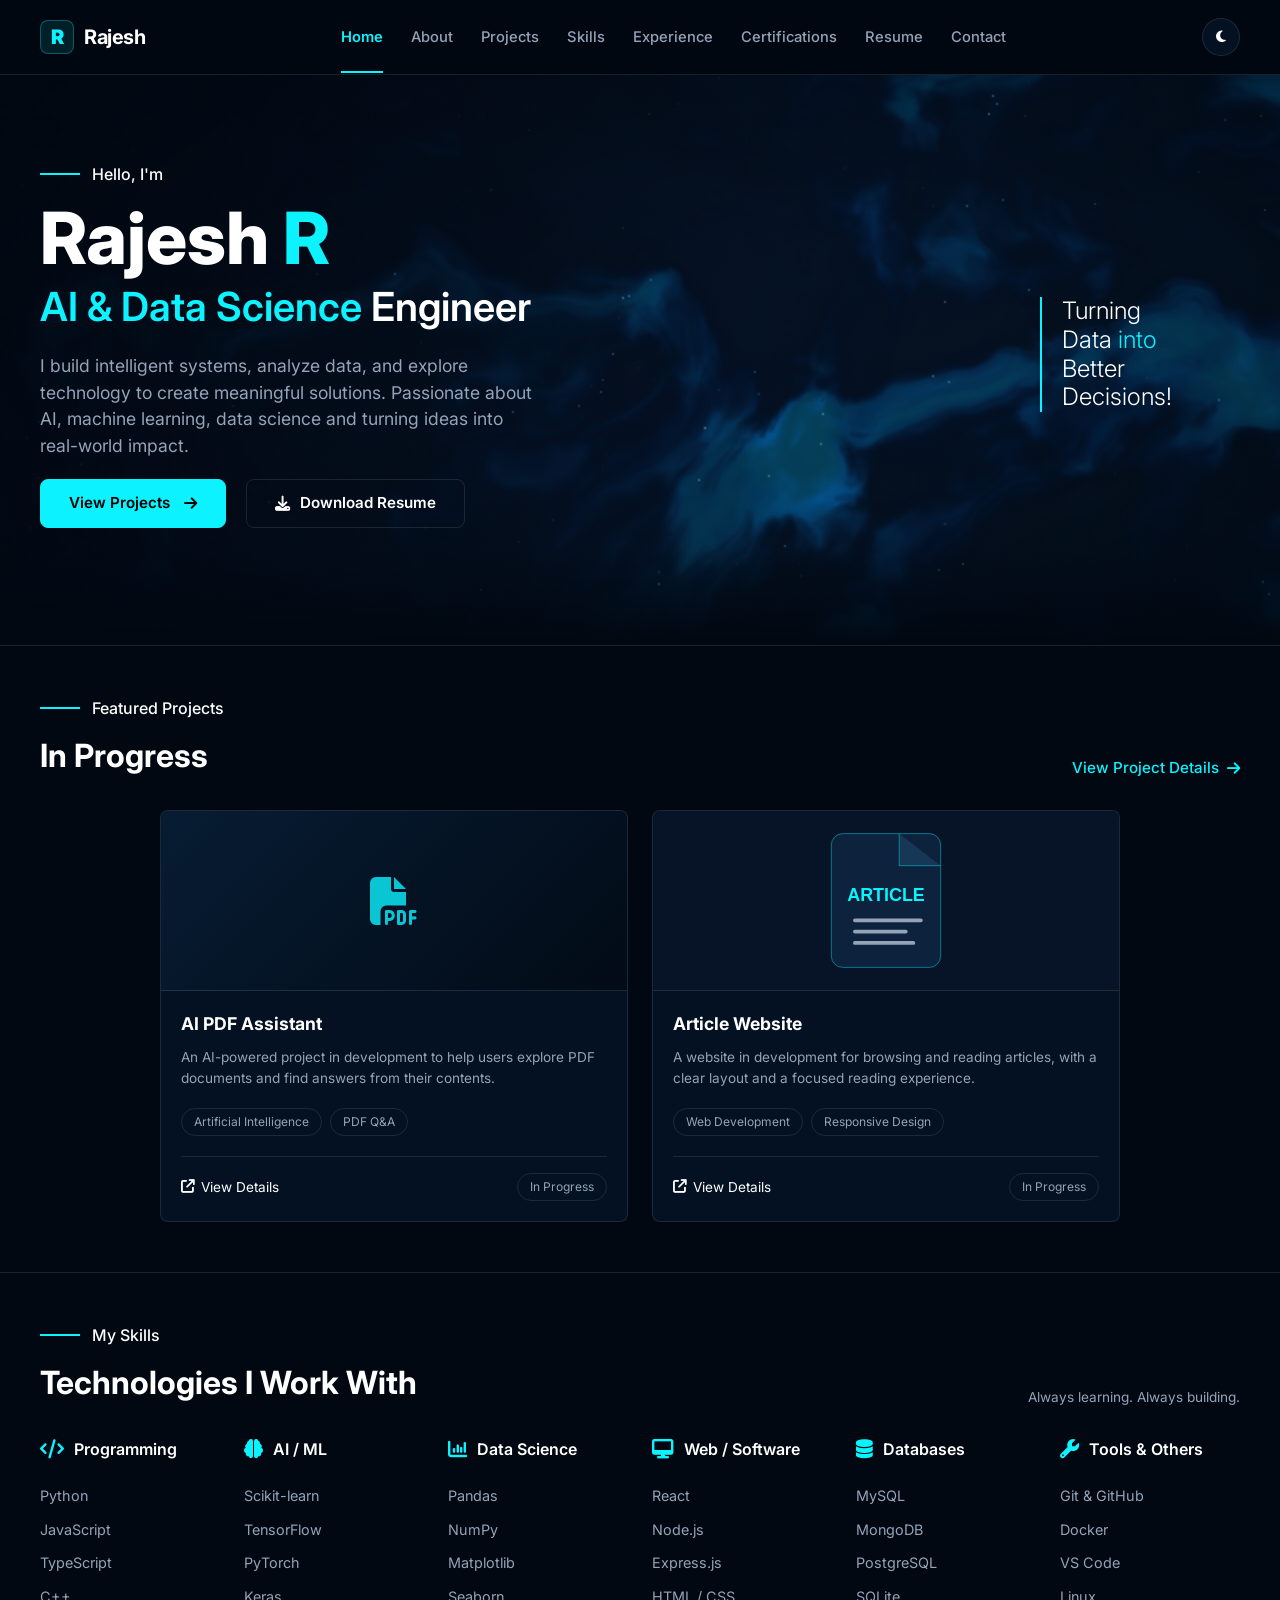
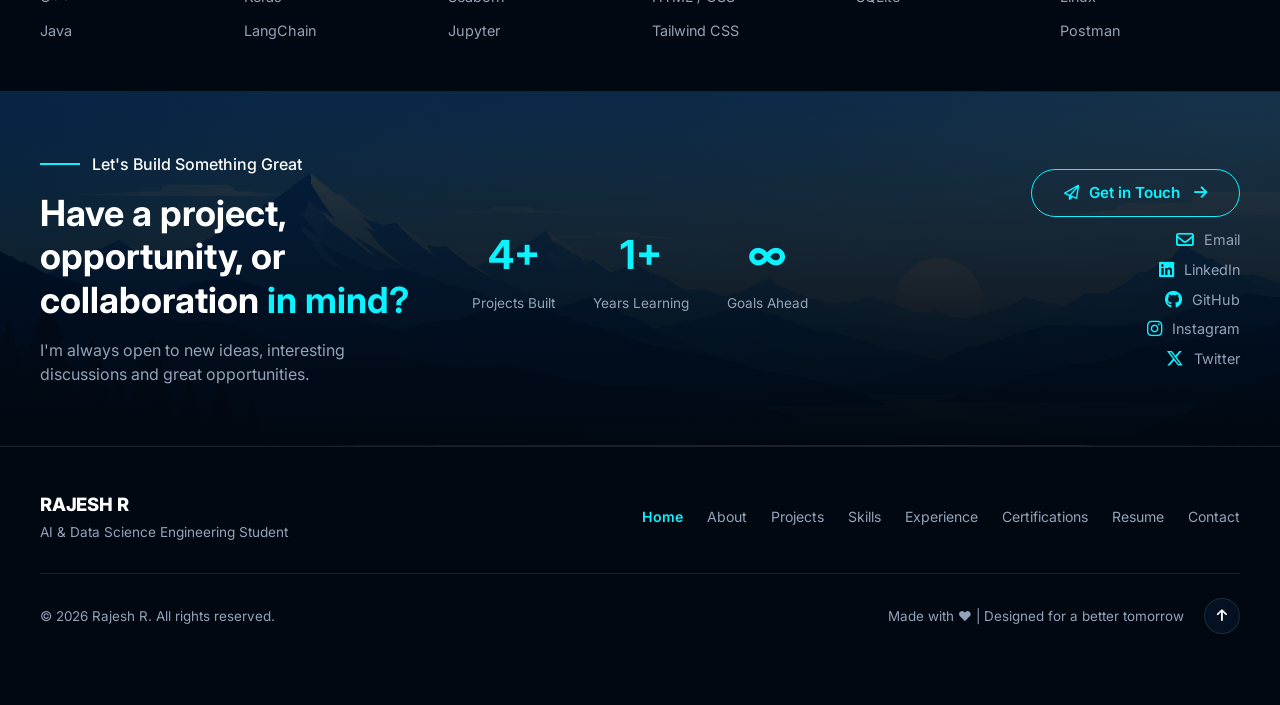
==== commit 96cdf5f3: "Update portfolio - add new features and modifications" ====
--- a/index.html
+++ b/index.html
@@ -5,6 +5,9 @@
     <meta name="viewport" content="width=device-width, initial-scale=1">
     <meta http-equiv="refresh" content="0; url=pages/home.html">
     <title>Rajesh R | AI &amp; Data Science Engineer</title>
+    <link rel="icon" type="image/svg+xml" href="assets/images/icons/favicon.svg">
+    <link rel="manifest" href="manifest.webmanifest">
+    <meta name="theme-color" content="#010811">
   </head>
   <body>
     <p>Opening the portfolio... <a href="pages/home.html">Continue to the home page</a>.</p>
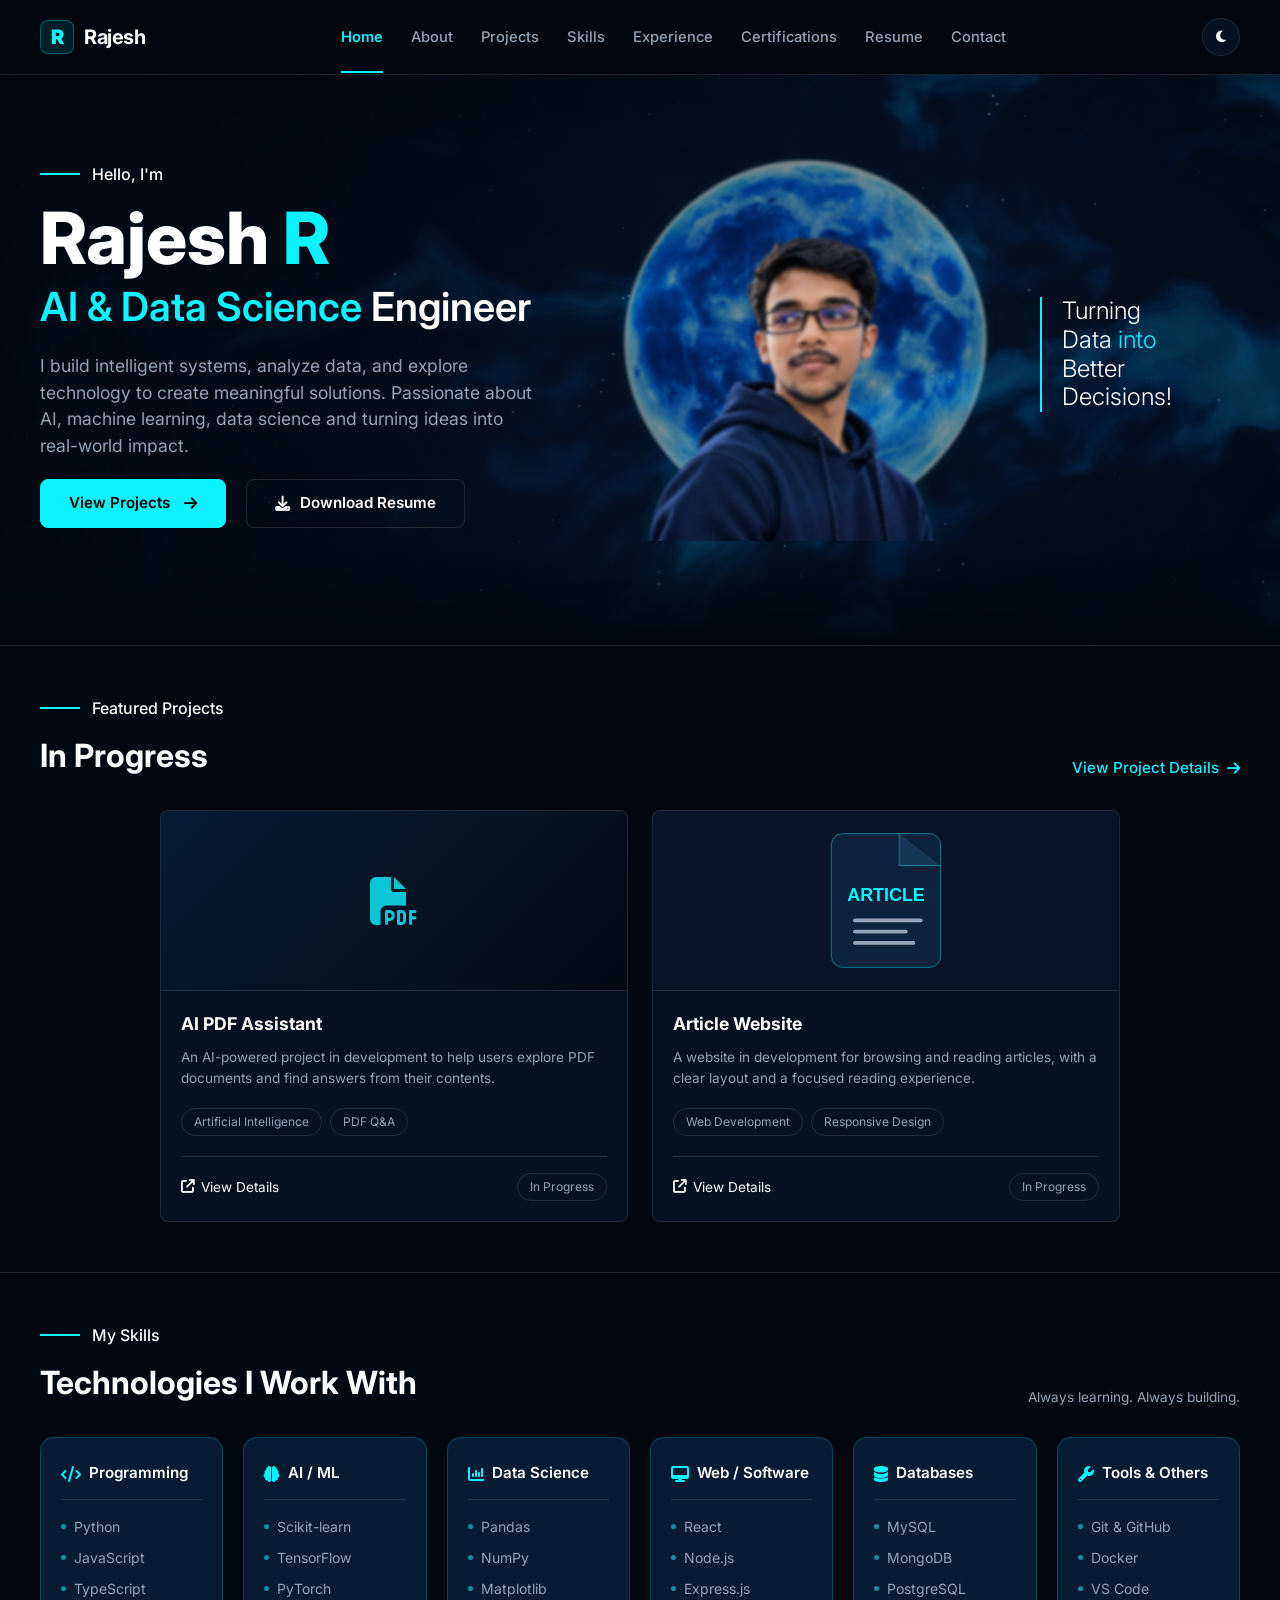
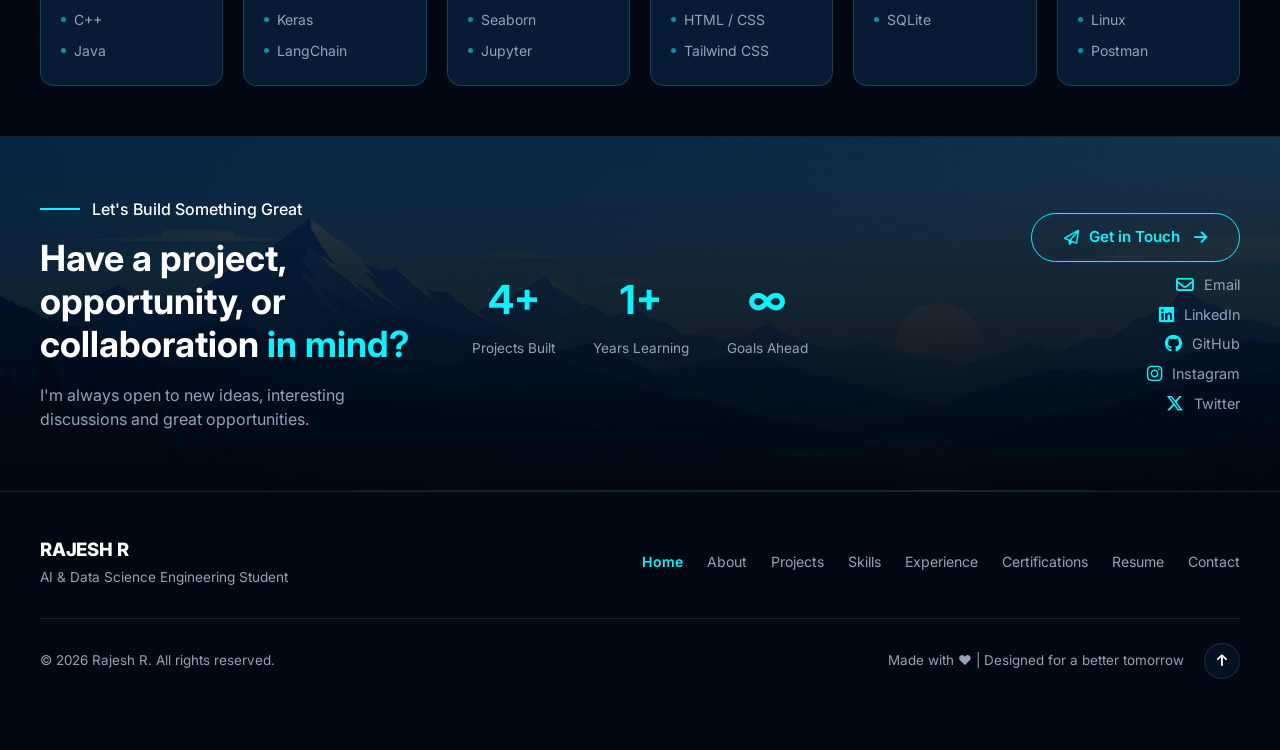
==== commit 5e140083: "Update portfolio - add new features and modifications" ====
--- a/index.html
+++ b/index.html
@@ -5,8 +5,8 @@
     <meta name="viewport" content="width=device-width, initial-scale=1">
     <meta http-equiv="refresh" content="0; url=pages/home.html">
     <title>Rajesh R | AI &amp; Data Science Engineer</title>
-    <link rel="icon" type="image/svg+xml" href="assets/images/icons/favicon.svg">
-    <link rel="manifest" href="manifest.webmanifest">
+    <link rel="icon" type="image/svg+xml" href="./assets/images/icons/favicon.svg">
+    <link rel="manifest" href="./manifest.webmanifest">
     <meta name="theme-color" content="#010811">
   </head>
   <body>
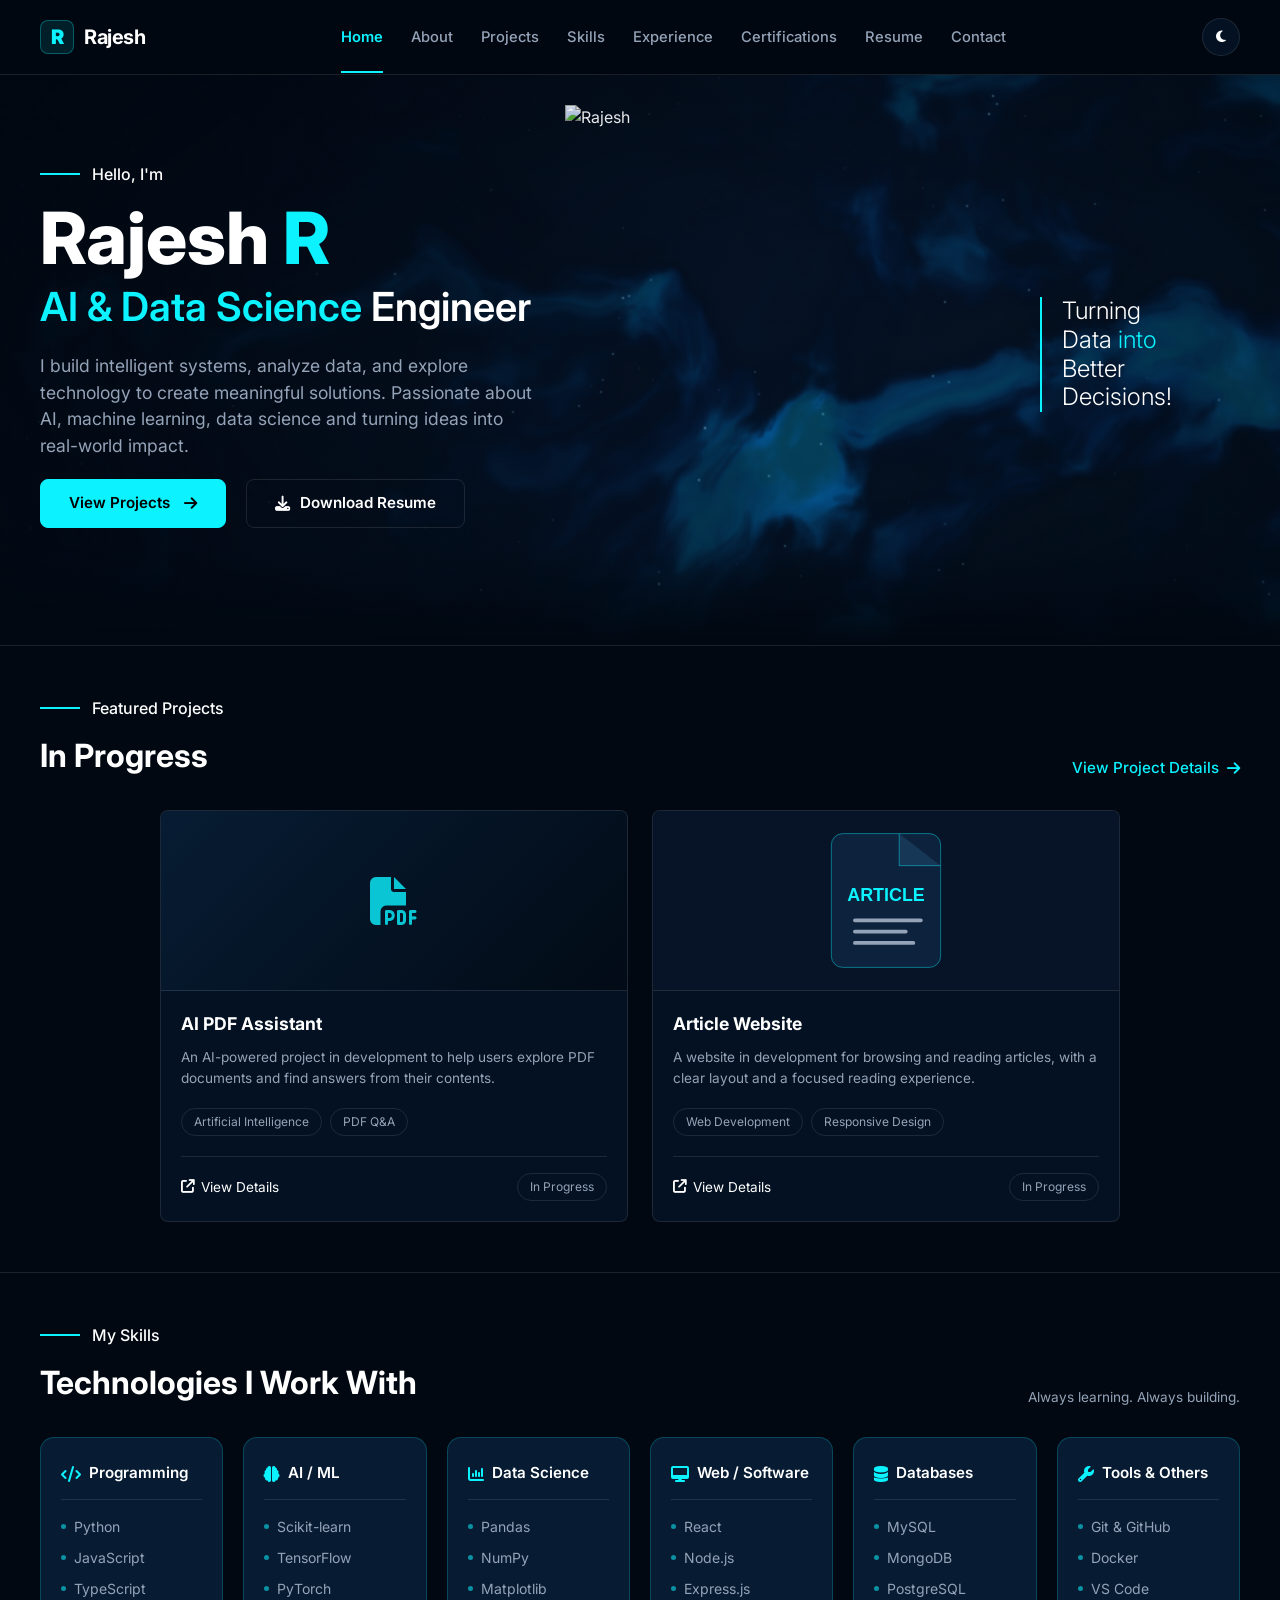
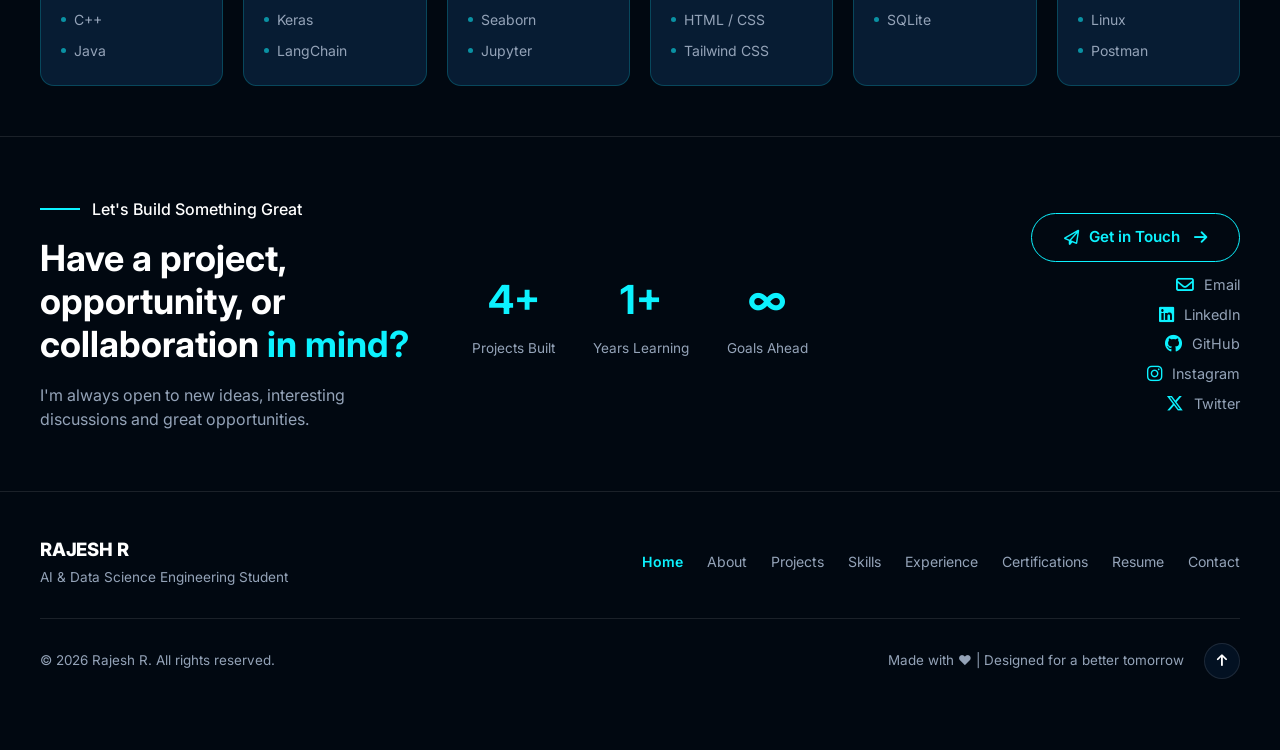
==== commit 3945bb7f: "Update portfolio - add new features and modifications" ====
--- a/index.html
+++ b/index.html
@@ -5,7 +5,7 @@
     <meta name="viewport" content="width=device-width, initial-scale=1">
     <meta http-equiv="refresh" content="0; url=pages/home.html">
     <title>Rajesh R | AI &amp; Data Science Engineer</title>
-    <link rel="icon" type="image/svg+xml" href="./assets/images/icons/favicon.svg">
+    <link rel="icon" type="image/svg+xml" href="https://raw.githubusercontent.com/rajeshrt-r/Portfolio-Website/main/assets/images/icons/favicon.svg">
     <link rel="manifest" href="./manifest.webmanifest">
     <meta name="theme-color" content="#010811">
   </head>
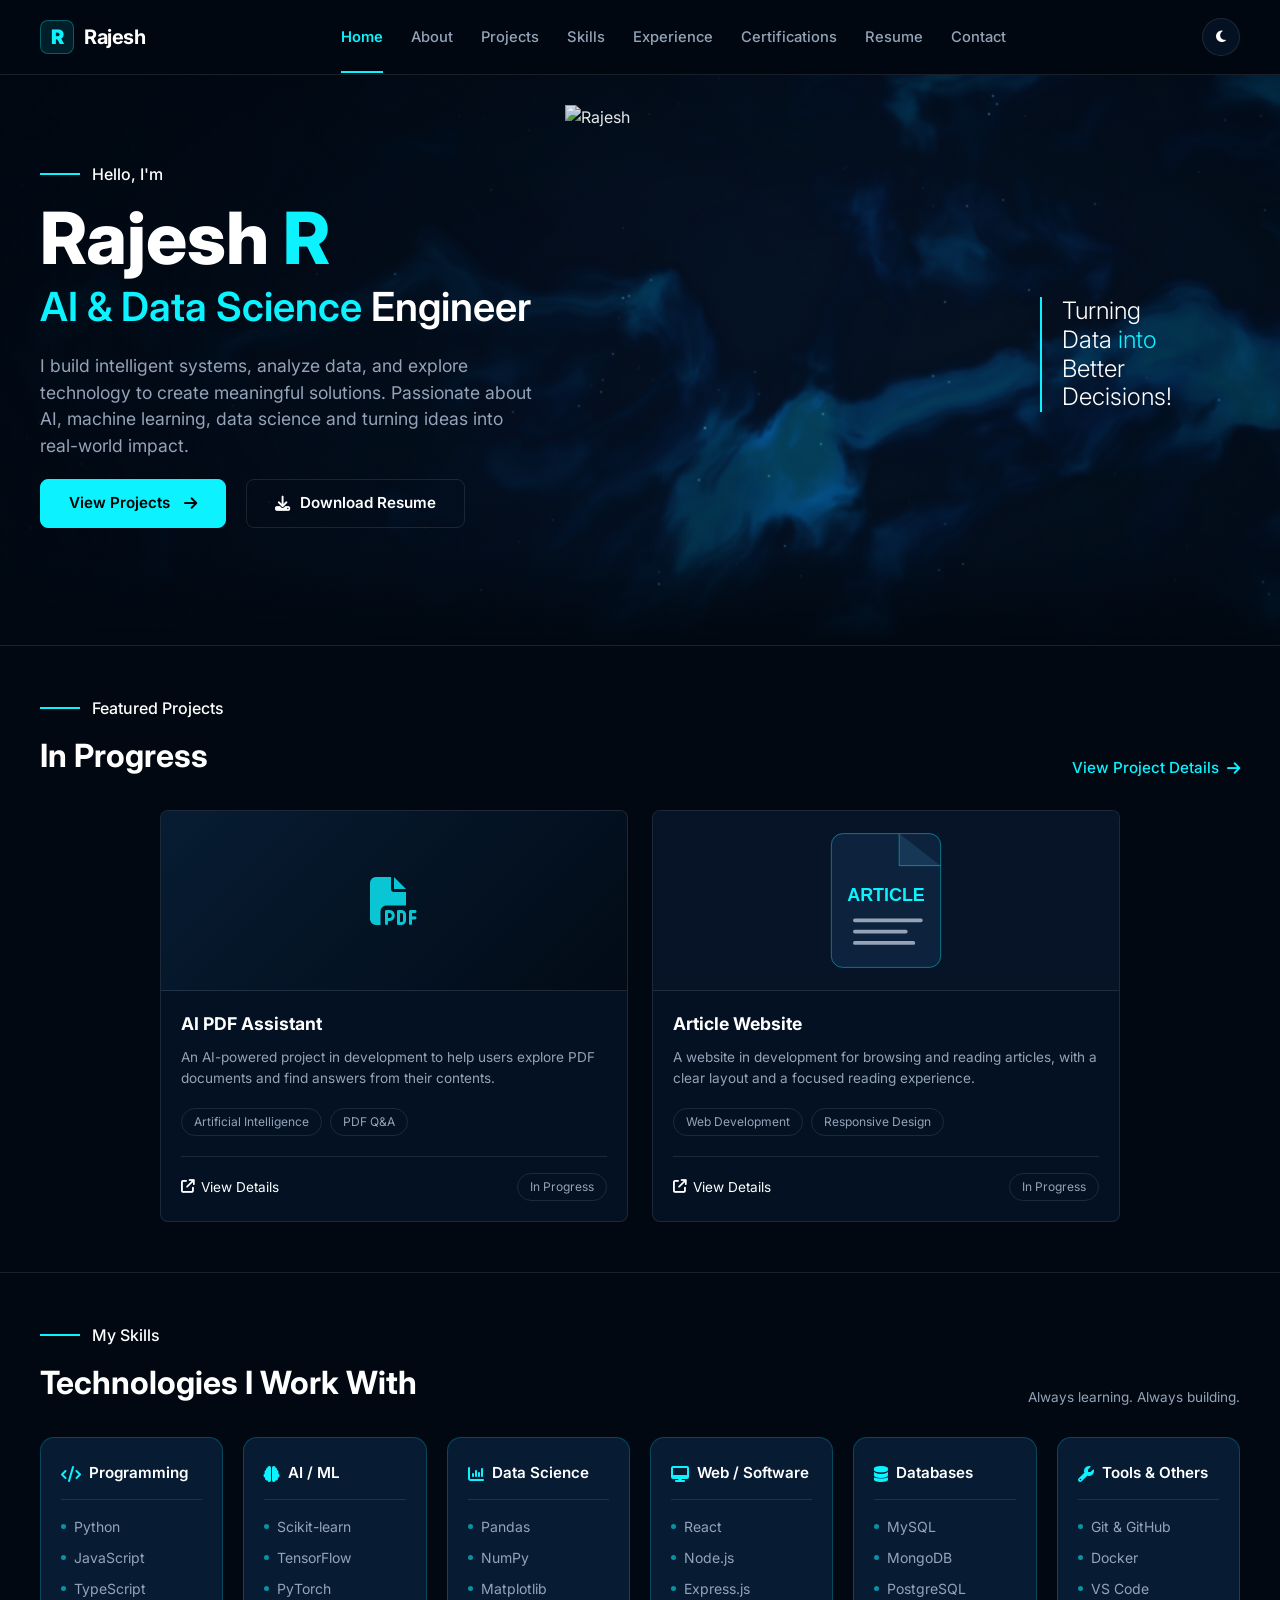
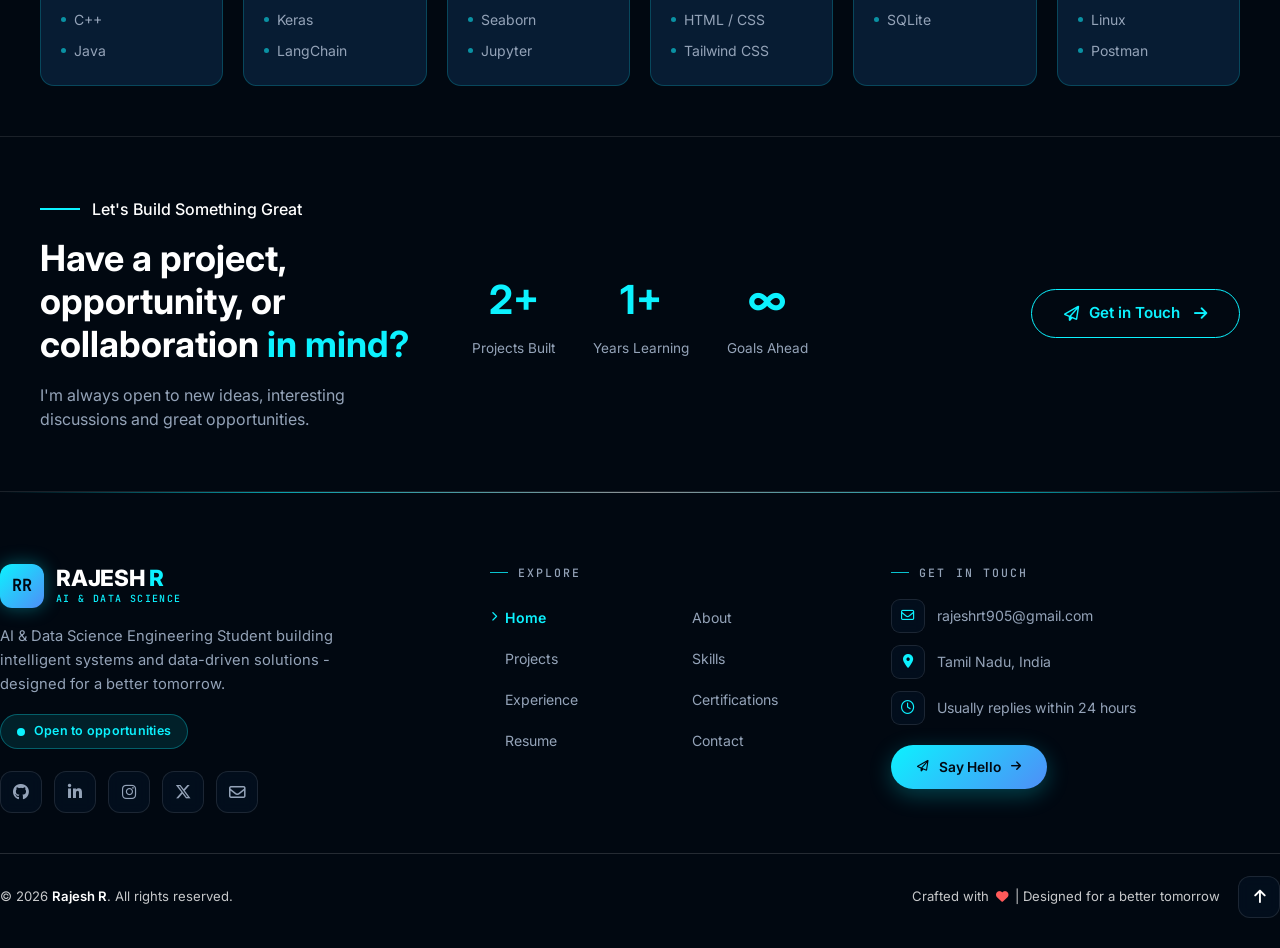
==== commit 6e7cca94: "Updated portfolio - add new features and modifications" ====
--- a/index.html
+++ b/index.html
@@ -4,7 +4,7 @@
     <meta charset="utf-8">
     <meta name="viewport" content="width=device-width, initial-scale=1">
     <meta http-equiv="refresh" content="0; url=pages/home.html">
-    <title>Rajesh R | AI &amp; Data Science Engineer</title>
+    <title>Rajesh R</title>
     <link rel="icon" type="image/svg+xml" href="https://raw.githubusercontent.com/rajeshrt-r/Portfolio-Website/main/assets/images/icons/favicon.svg">
     <link rel="manifest" href="./manifest.webmanifest">
     <meta name="theme-color" content="#010811">
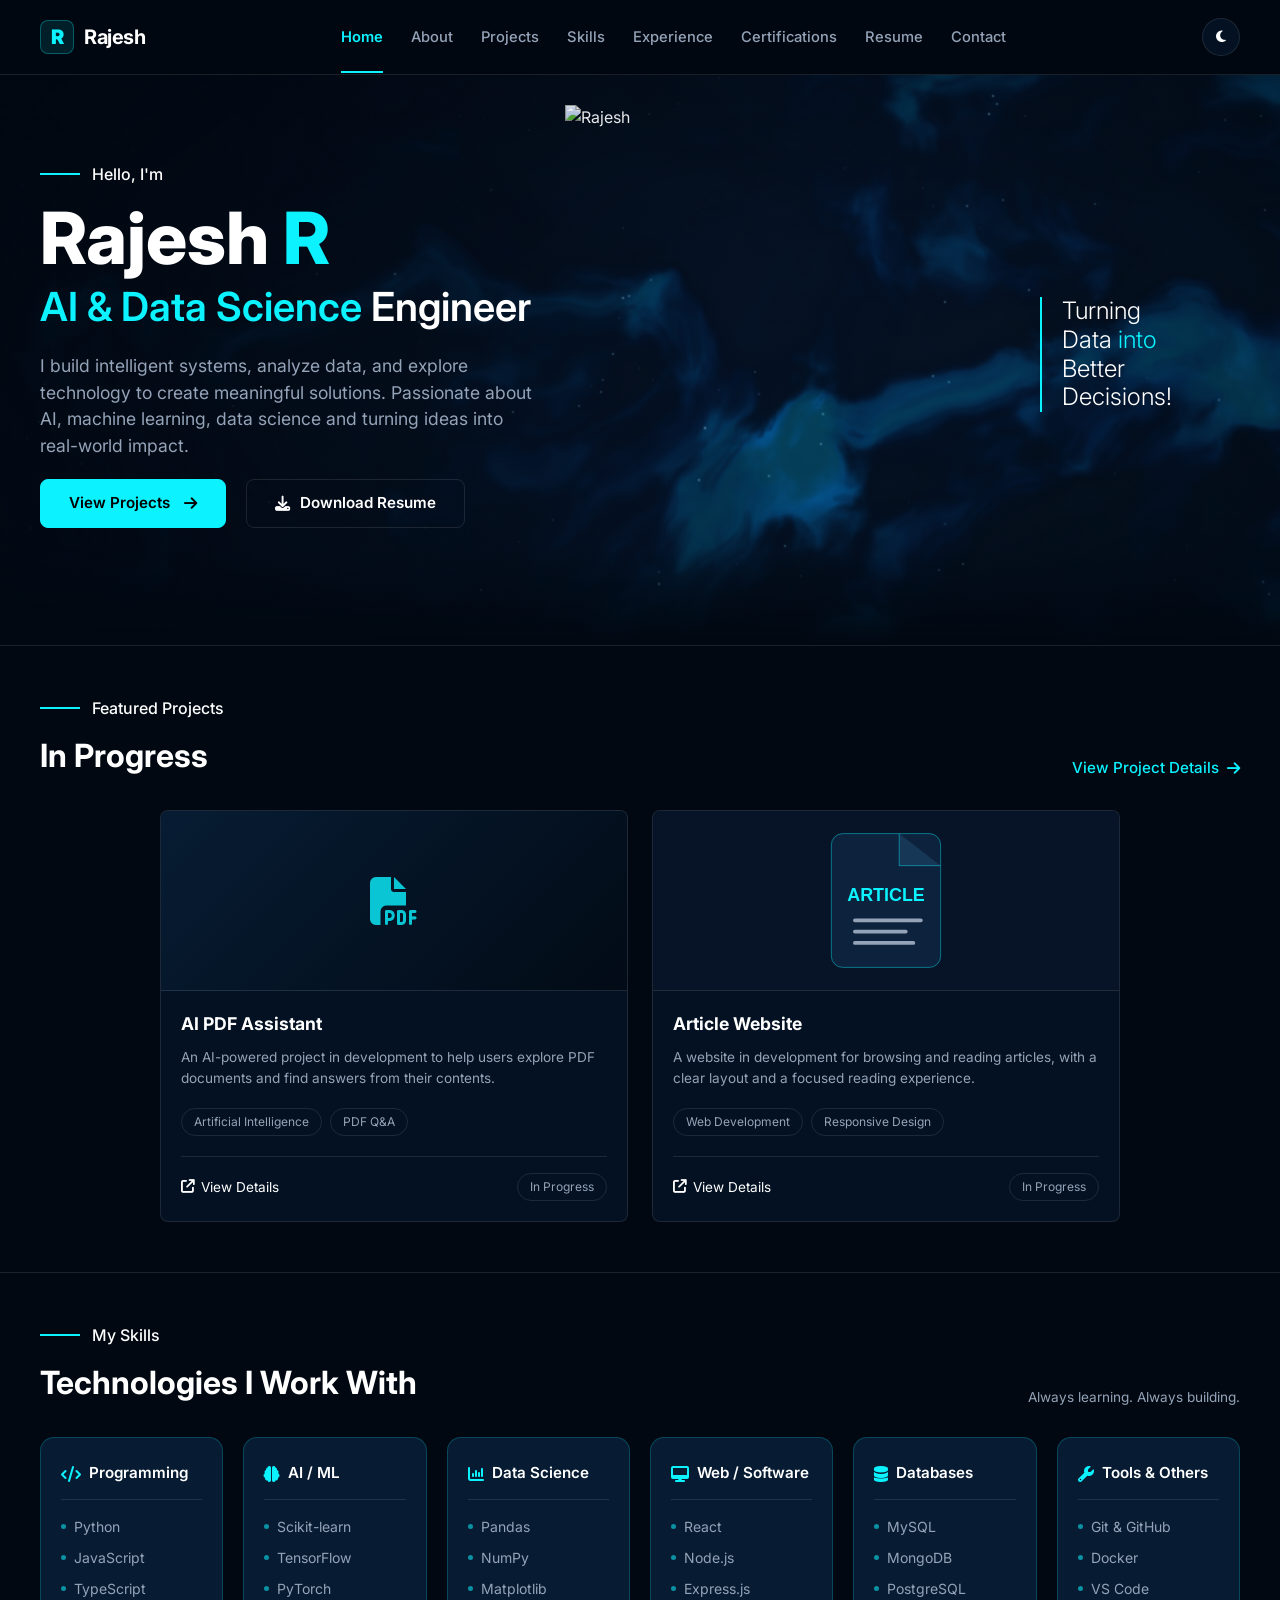
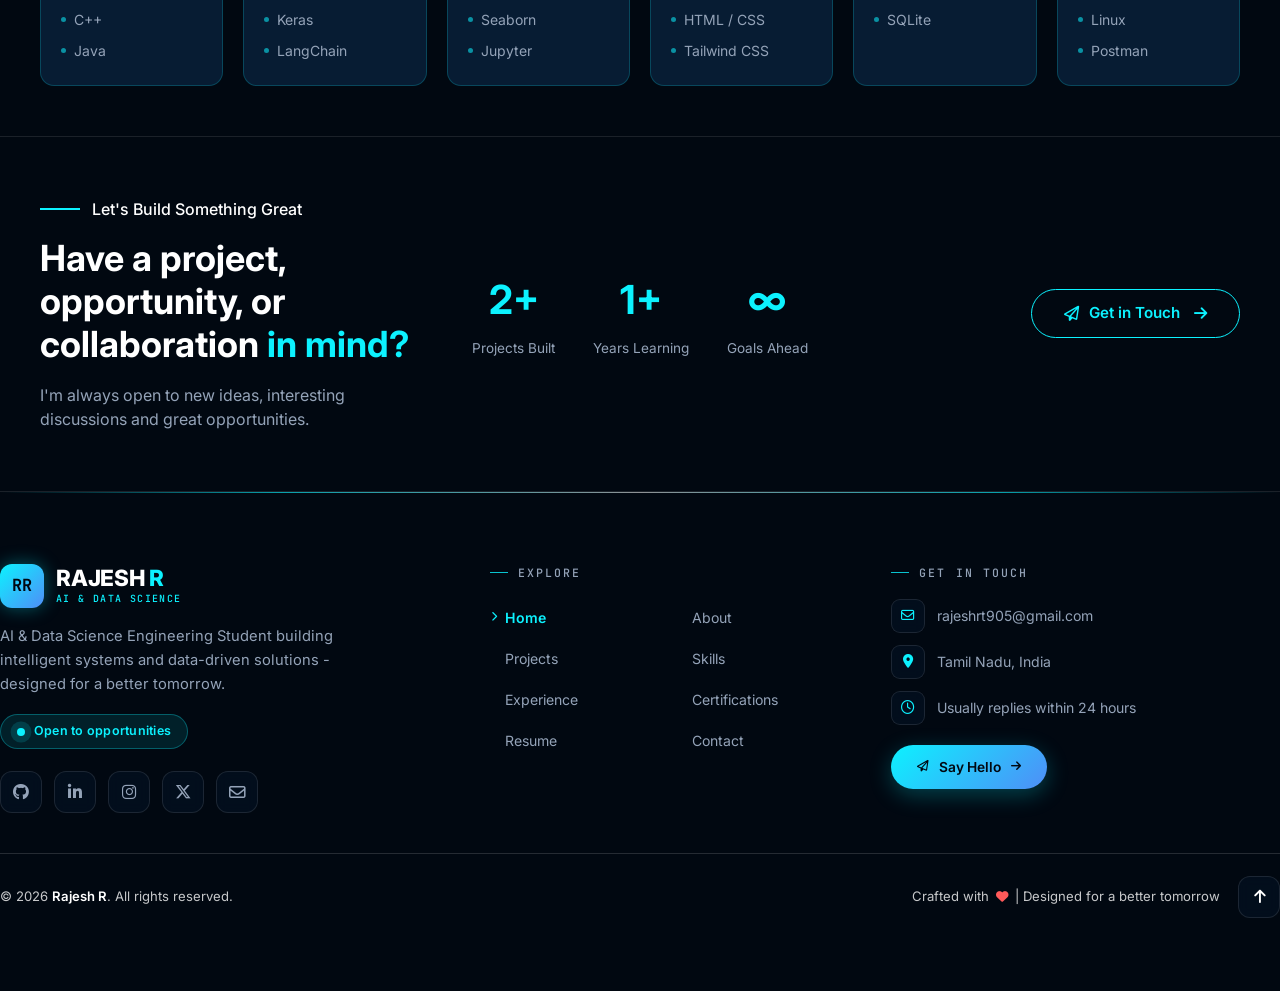
==== commit e834cd2b: "update all files" ====
--- a/index.html
+++ b/index.html
@@ -1,15 +1,15 @@
-<!doctype html>
-<html lang="en">
-  <head>
-    <meta charset="utf-8">
-    <meta name="viewport" content="width=device-width, initial-scale=1">
-    <meta http-equiv="refresh" content="0; url=pages/home.html">
-    <title>Rajesh R</title>
-    <link rel="icon" type="image/svg+xml" href="https://raw.githubusercontent.com/rajeshrt-r/Portfolio-Website/main/assets/images/icons/favicon.svg">
-    <link rel="manifest" href="./manifest.webmanifest">
-    <meta name="theme-color" content="#010811">
-  </head>
-  <body>
-    <p>Opening the portfolio... <a href="pages/home.html">Continue to the home page</a>.</p>
-  </body>
-</html>
+<!doctype html>
+<html lang="en">
+  <head>
+    <meta charset="utf-8">
+    <meta name="viewport" content="width=device-width, initial-scale=1">
+    <meta http-equiv="refresh" content="0; url=pages/home.html">
+    <title>Rajesh R</title>
+    <link rel="icon" type="image/svg+xml" href="https://raw.githubusercontent.com/rajeshrt-r/Portfolio-Website/main/assets/images/icons/favicon.svg">
+    <link rel="manifest" href="./manifest.webmanifest">
+    <meta name="theme-color" content="#010811">
+  </head>
+  <body>
+    <p>Opening the portfolio... <a href="pages/home.html">Continue to the home page</a>.</p>
+  </body>
+</html>
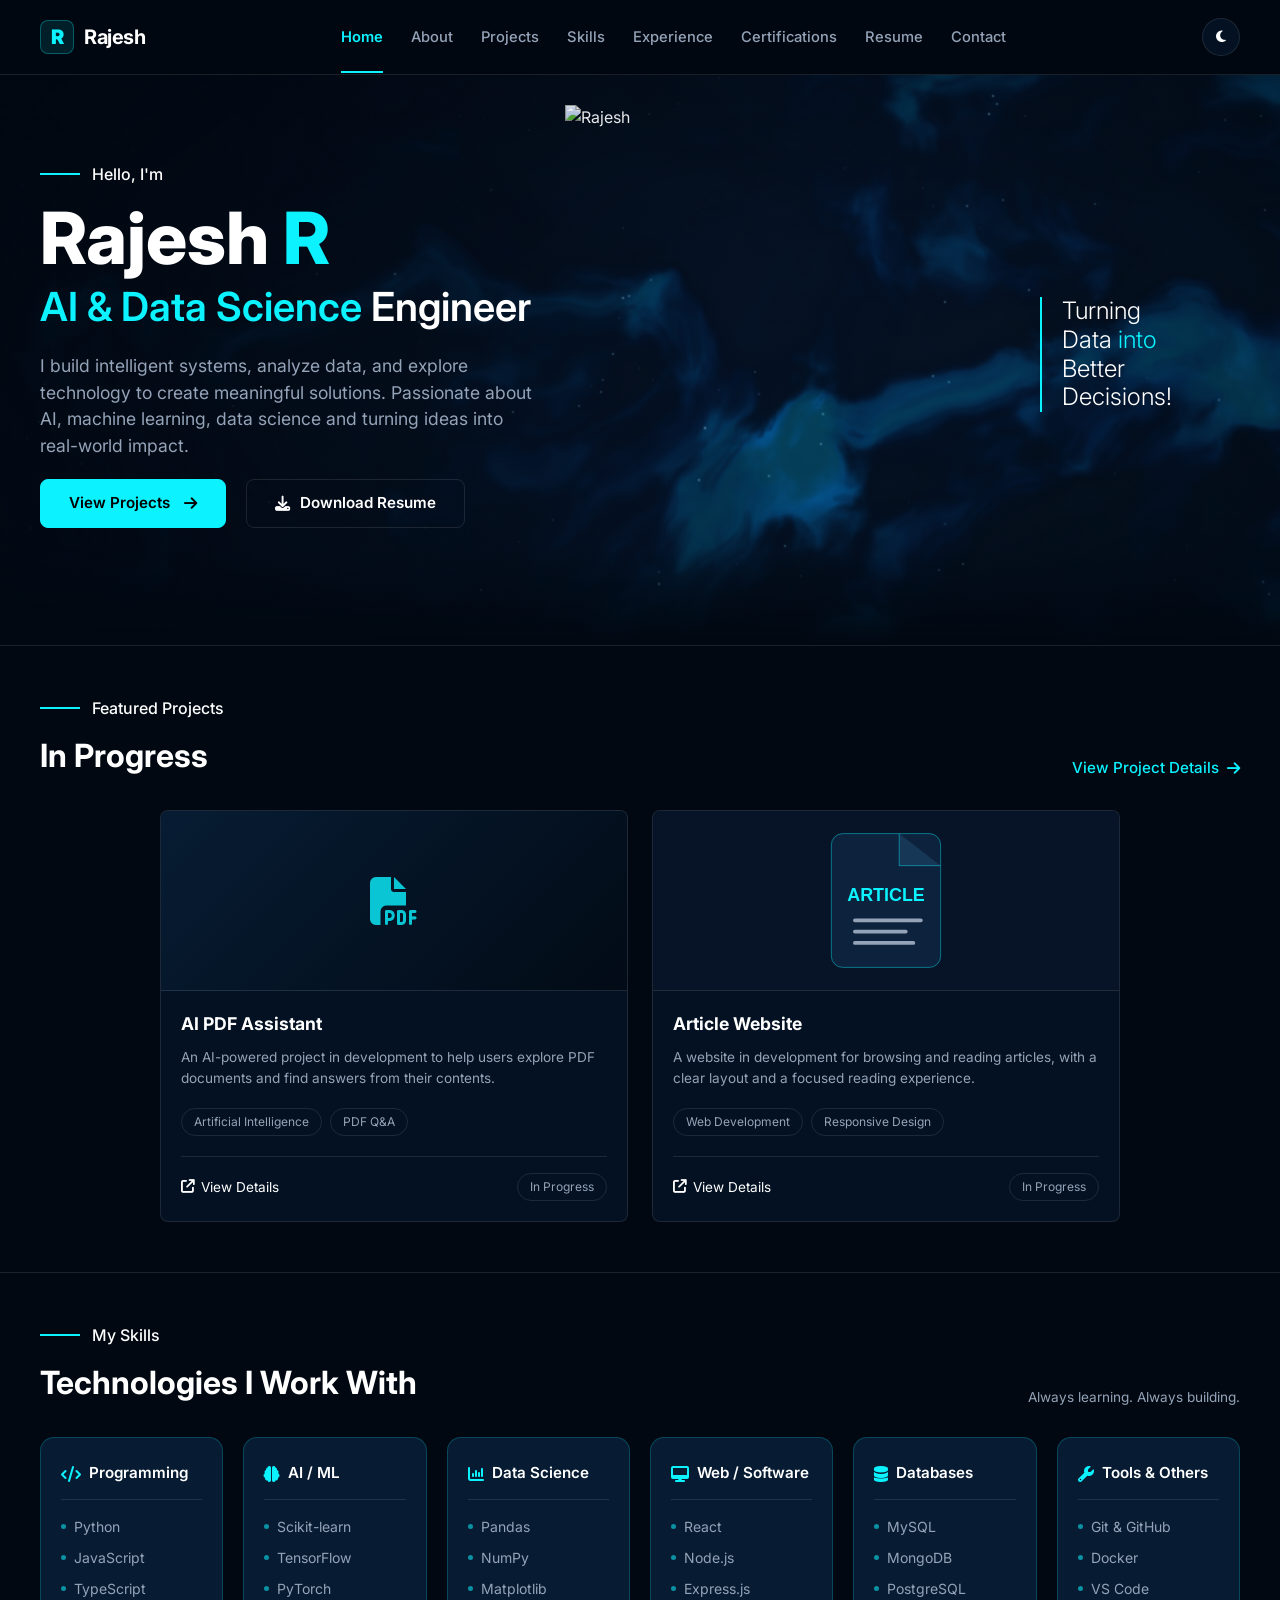
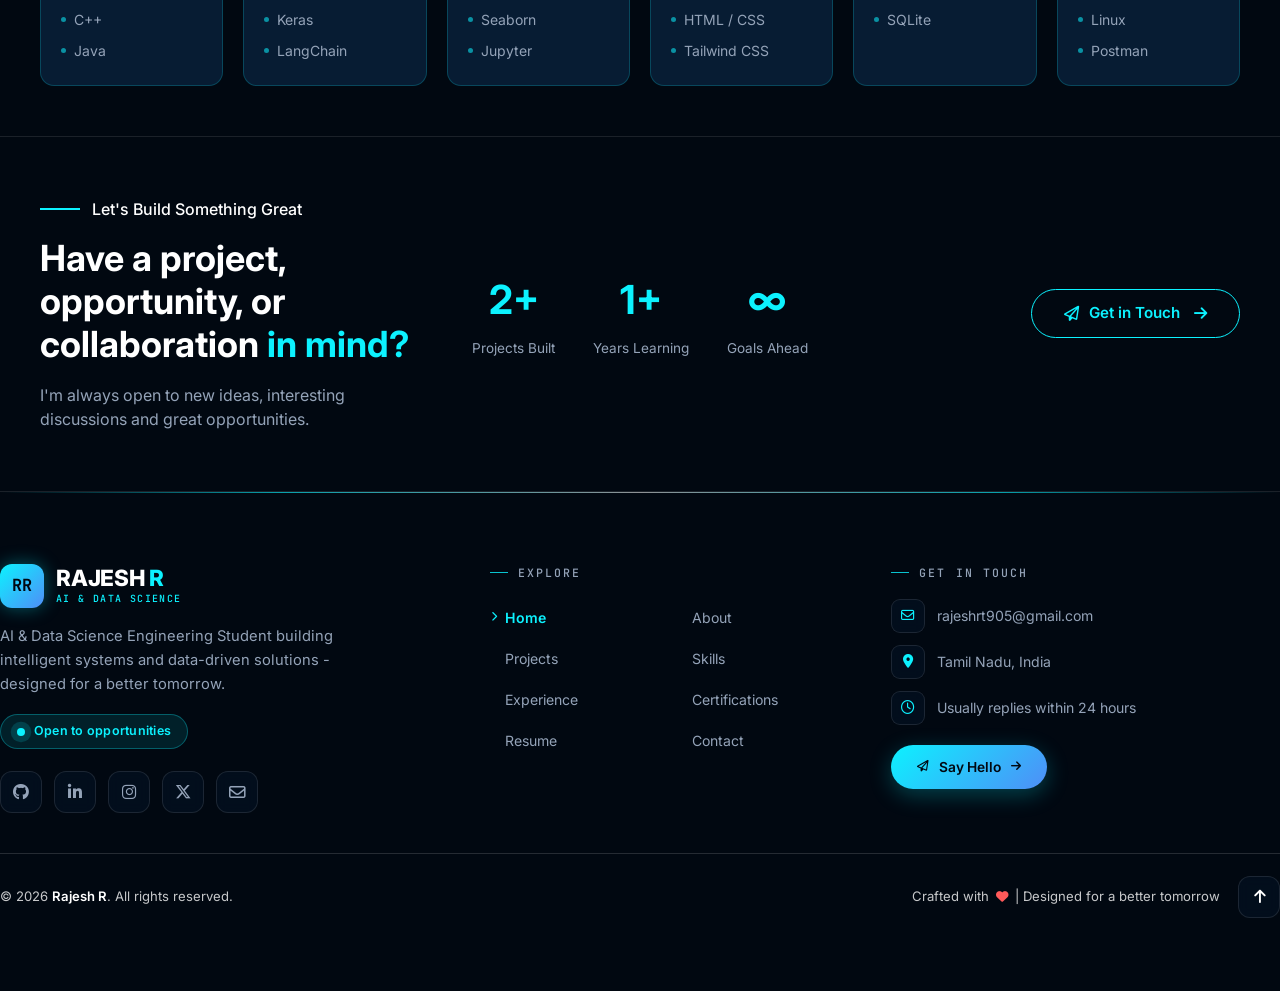
==== commit b35e001c: "Update portfolio pages and offline caching Co-authored-by: Copilot <223556219+Copilot@users.noreply." ====
--- a/index.html
+++ b/index.html
@@ -4,7 +4,7 @@
     <meta charset="utf-8">
     <meta name="viewport" content="width=device-width, initial-scale=1">
     <meta http-equiv="refresh" content="0; url=pages/home.html">
-    <title>Rajesh R</title>
+    <title>Rajesh R Portfolio</title>
     <link rel="icon" type="image/svg+xml" href="https://raw.githubusercontent.com/rajeshrt-r/Portfolio-Website/main/assets/images/icons/favicon.svg">
     <link rel="manifest" href="./manifest.webmanifest">
     <meta name="theme-color" content="#010811">
